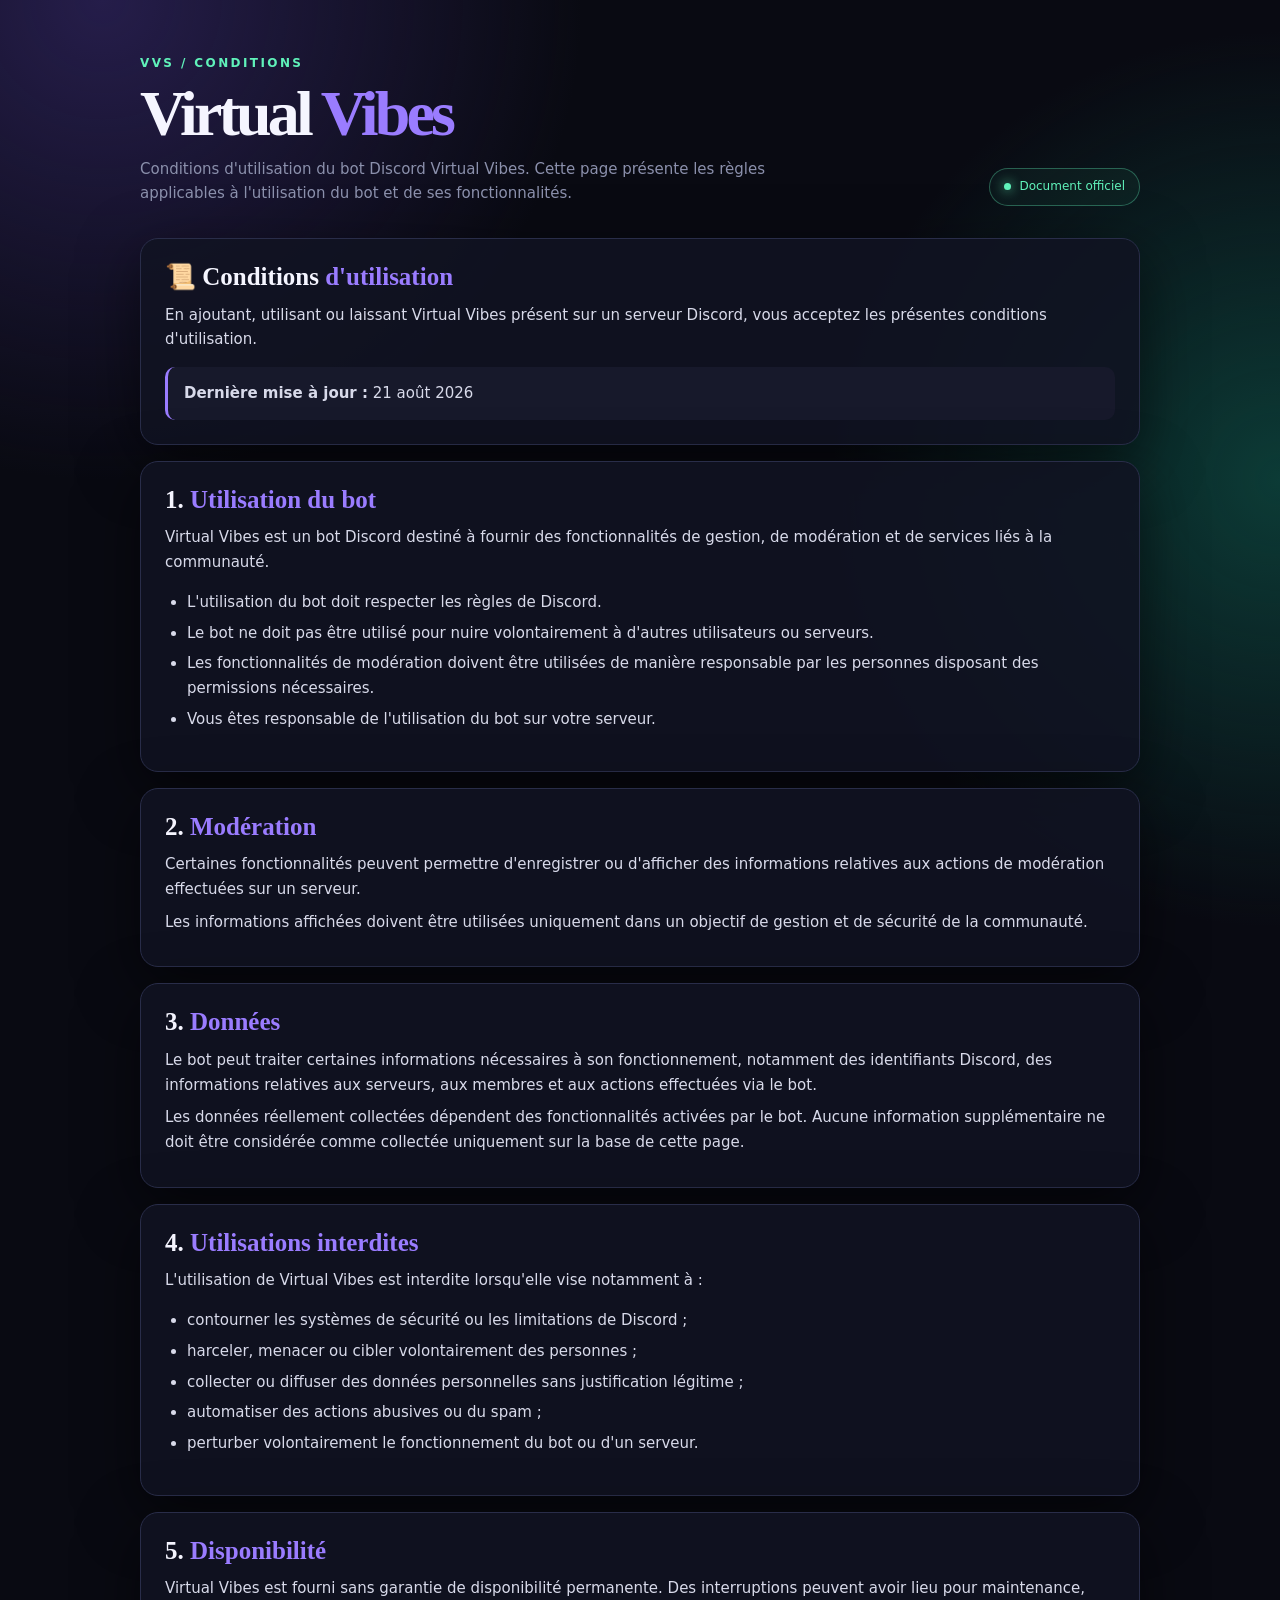
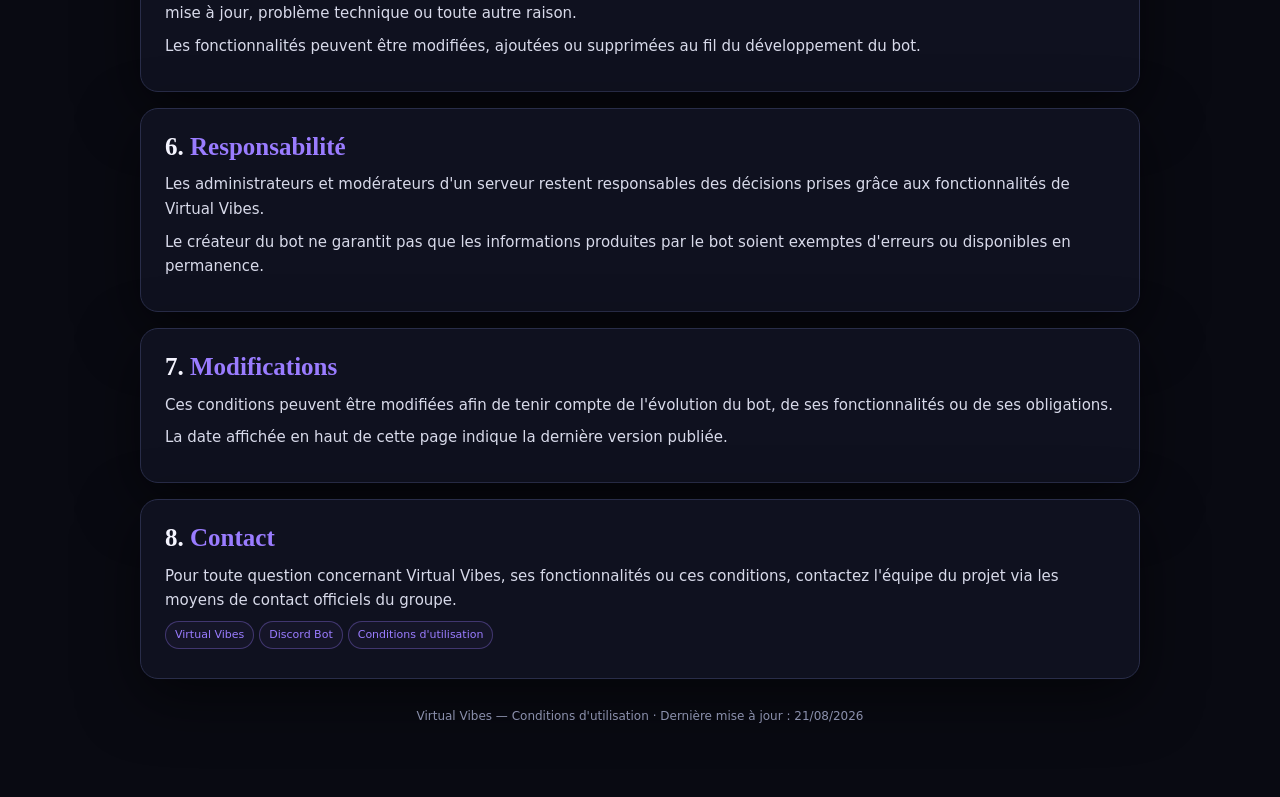
==== index.html @ c09de309 "Rename conditions-utilisation.html to index.html" ====
<!doctype html><html lang="fr"><head><meta charset="utf-8"><meta name="viewport" content="width=device-width,initial-scale=1"><title>Conditions d'utilisation — Virtual Vibes</title><style>:root{--bg:#090a12;--panel:#111322;--panel2:#17192b;--line:#292d49;--ink:#f5f5ff;--muted:#8b90ac;--violet:#9a7cff;--green:#60f2ba;--red:#ff6680;--yellow:#ffd166;--shadow:0 18px 60px #0008}*{box-sizing:border-box}html{background:var(--bg);scroll-behavior:smooth}body{margin:0;color:var(--ink);font:15px/1.65 "Trebuchet MS",system-ui,sans-serif;background:radial-gradient(circle at 8% 0%,#251d4a 0,transparent 30rem),radial-gradient(circle at 100% 20%,#0c3b36 0,transparent 28rem),var(--bg);min-height:100vh}.wrap{width:min(1000px,calc(100% - 40px));margin:auto;padding:54px 0 70px}.eyebrow{color:var(--green);font-size:12px;letter-spacing:.2em;text-transform:uppercase;font-weight:700}.hero{display:flex;align-items:end;justify-content:space-between;gap:24px;margin-bottom:32px}.hero h1{font:700 clamp(34px,6vw,64px)/.95 Georgia,serif;letter-spacing:-.06em;margin:10px 0 12px}.hero h1 span{color:var(--violet)}.intro{color:var(--muted);max-width:650px;margin:0}.status{border:1px solid #60f2ba55;color:var(--green);border-radius:999px;padding:8px 14px;font-size:12px;white-space:nowrap;background:#60f2ba0b}.status i{display:inline-block;width:7px;height:7px;border-radius:50%;background:var(--green);box-shadow:0 0 12px var(--green);margin-right:8px}.card{background:#111322dd;border:1px solid var(--line);box-shadow:var(--shadow);border-radius:18px;padding:24px;margin-bottom:16px}.card h2{font:700 25px/1.1 Georgia,serif;margin:0 0 12px}.card h2 span{color:var(--violet)}.card h3{font-size:16px;color:var(--green);margin:22px 0 7px}.card p{color:#d8daea;margin:8px 0}.card ul{color:#d8daea;padding-left:22px}.card li{margin:6px 0}.notice{border-left:3px solid var(--violet);background:var(--panel2);border-radius:10px;padding:14px 16px;margin-top:15px;color:#d8daea}.badge{display:inline-block;border:1px solid #9a7cff55;color:var(--violet);background:#9a7cff0b;border-radius:999px;padding:4px 9px;font-size:11px;margin:0 5px 5px 0}footer{color:var(--muted);text-align:center;font-size:12px;margin-top:28px}@media(max-width:600px){.wrap{width:min(100% - 26px,560px);padding-top:30px}.hero{display:block}.status{display:inline-block;margin-top:20px}.card{padding:19px}.card h2{font-size:22px}}</style></head><body><main class="wrap"><header class="hero"><div><div class="eyebrow">VVs / conditions</div><h1>Virtual <span>Vibes</span></h1><p class="intro">Conditions d'utilisation du bot Discord Virtual Vibes. Cette page présente les règles applicables à l'utilisation du bot et de ses fonctionnalités.</p></div><div class="status"><i></i>Document officiel</div></header><section class="card"><h2>📜 Conditions <span>d'utilisation</span></h2><p>En ajoutant, utilisant ou laissant Virtual Vibes présent sur un serveur Discord, vous acceptez les présentes conditions d'utilisation.</p><div class="notice"><strong>Dernière mise à jour :</strong> 21 août 2026</div></section><section class="card"><h2>1. <span>Utilisation du bot</span></h2><p>Virtual Vibes est un bot Discord destiné à fournir des fonctionnalités de gestion, de modération et de services liés à la communauté.</p><ul><li>L'utilisation du bot doit respecter les règles de Discord.</li><li>Le bot ne doit pas être utilisé pour nuire volontairement à d'autres utilisateurs ou serveurs.</li><li>Les fonctionnalités de modération doivent être utilisées de manière responsable par les personnes disposant des permissions nécessaires.</li><li>Vous êtes responsable de l'utilisation du bot sur votre serveur.</li></ul></section><section class="card"><h2>2. <span>Modération</span></h2><p>Certaines fonctionnalités peuvent permettre d'enregistrer ou d'afficher des informations relatives aux actions de modération effectuées sur un serveur.</p><p>Les informations affichées doivent être utilisées uniquement dans un objectif de gestion et de sécurité de la communauté.</p></section><section class="card"><h2>3. <span>Données</span></h2><p>Le bot peut traiter certaines informations nécessaires à son fonctionnement, notamment des identifiants Discord, des informations relatives aux serveurs, aux membres et aux actions effectuées via le bot.</p><p>Les données réellement collectées dépendent des fonctionnalités activées par le bot. Aucune information supplémentaire ne doit être considérée comme collectée uniquement sur la base de cette page.</p></section><section class="card"><h2>4. <span>Utilisations interdites</span></h2><p>L'utilisation de Virtual Vibes est interdite lorsqu'elle vise notamment à :</p><ul><li>contourner les systèmes de sécurité ou les limitations de Discord ;</li><li>harceler, menacer ou cibler volontairement des personnes ;</li><li>collecter ou diffuser des données personnelles sans justification légitime ;</li><li>automatiser des actions abusives ou du spam ;</li><li>perturber volontairement le fonctionnement du bot ou d'un serveur.</li></ul></section><section class="card"><h2>5. <span>Disponibilité</span></h2><p>Virtual Vibes est fourni sans garantie de disponibilité permanente. Des interruptions peuvent avoir lieu pour maintenance, mise à jour, problème technique ou toute autre raison.</p><p>Les fonctionnalités peuvent être modifiées, ajoutées ou supprimées au fil du développement du bot.</p></section><section class="card"><h2>6. <span>Responsabilité</span></h2><p>Les administrateurs et modérateurs d'un serveur restent responsables des décisions prises grâce aux fonctionnalités de Virtual Vibes.</p><p>Le créateur du bot ne garantit pas que les informations produites par le bot soient exemptes d'erreurs ou disponibles en permanence.</p></section><section class="card"><h2>7. <span>Modifications</span></h2><p>Ces conditions peuvent être modifiées afin de tenir compte de l'évolution du bot, de ses fonctionnalités ou de ses obligations.</p><p>La date affichée en haut de cette page indique la dernière version publiée.</p></section><section class="card"><h2>8. <span>Contact</span></h2><p>Pour toute question concernant Virtual Vibes, ses fonctionnalités ou ces conditions, contactez l'équipe du projet via les moyens de contact officiels du groupe.</p><span class="badge">Virtual Vibes</span><span class="badge">Discord Bot</span><span class="badge">Conditions d'utilisation</span></section><footer>Virtual Vibes — Conditions d'utilisation · Dernière mise à jour : 21/08/2026</footer></main></body></html>
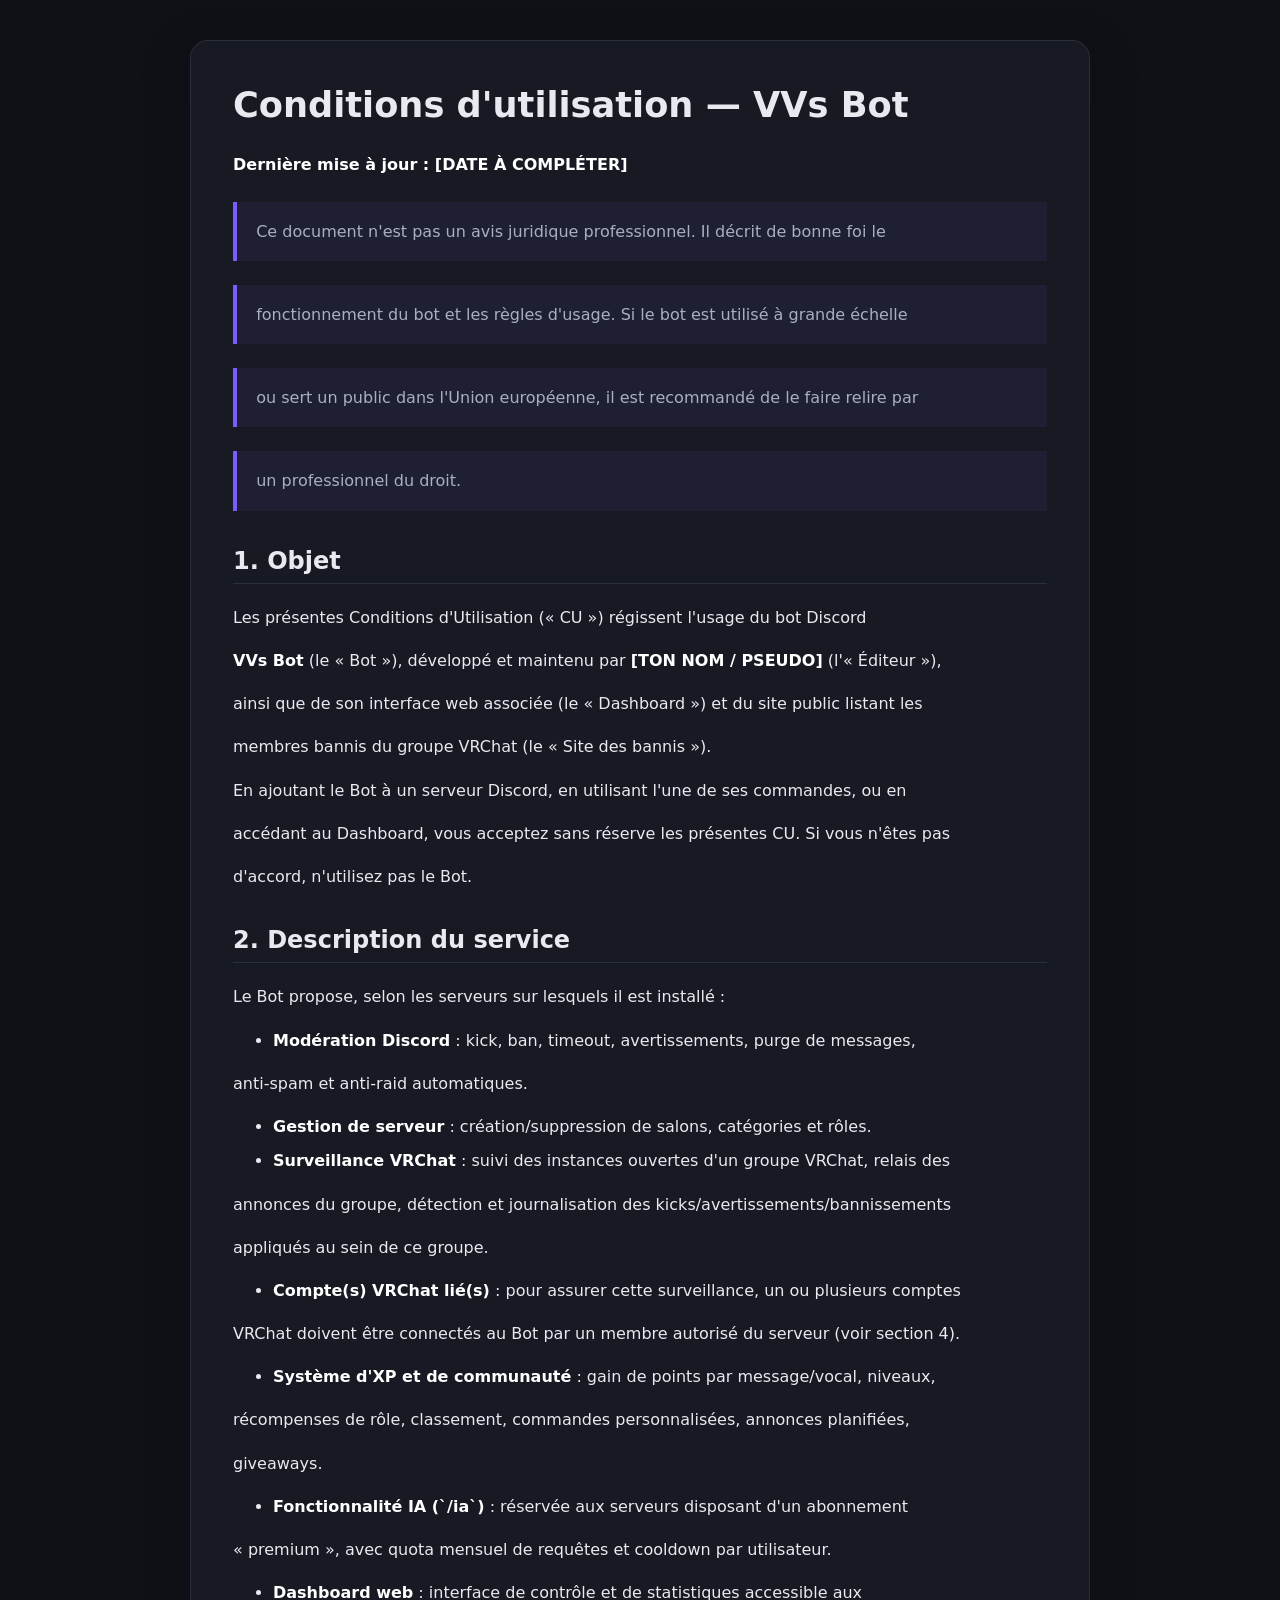
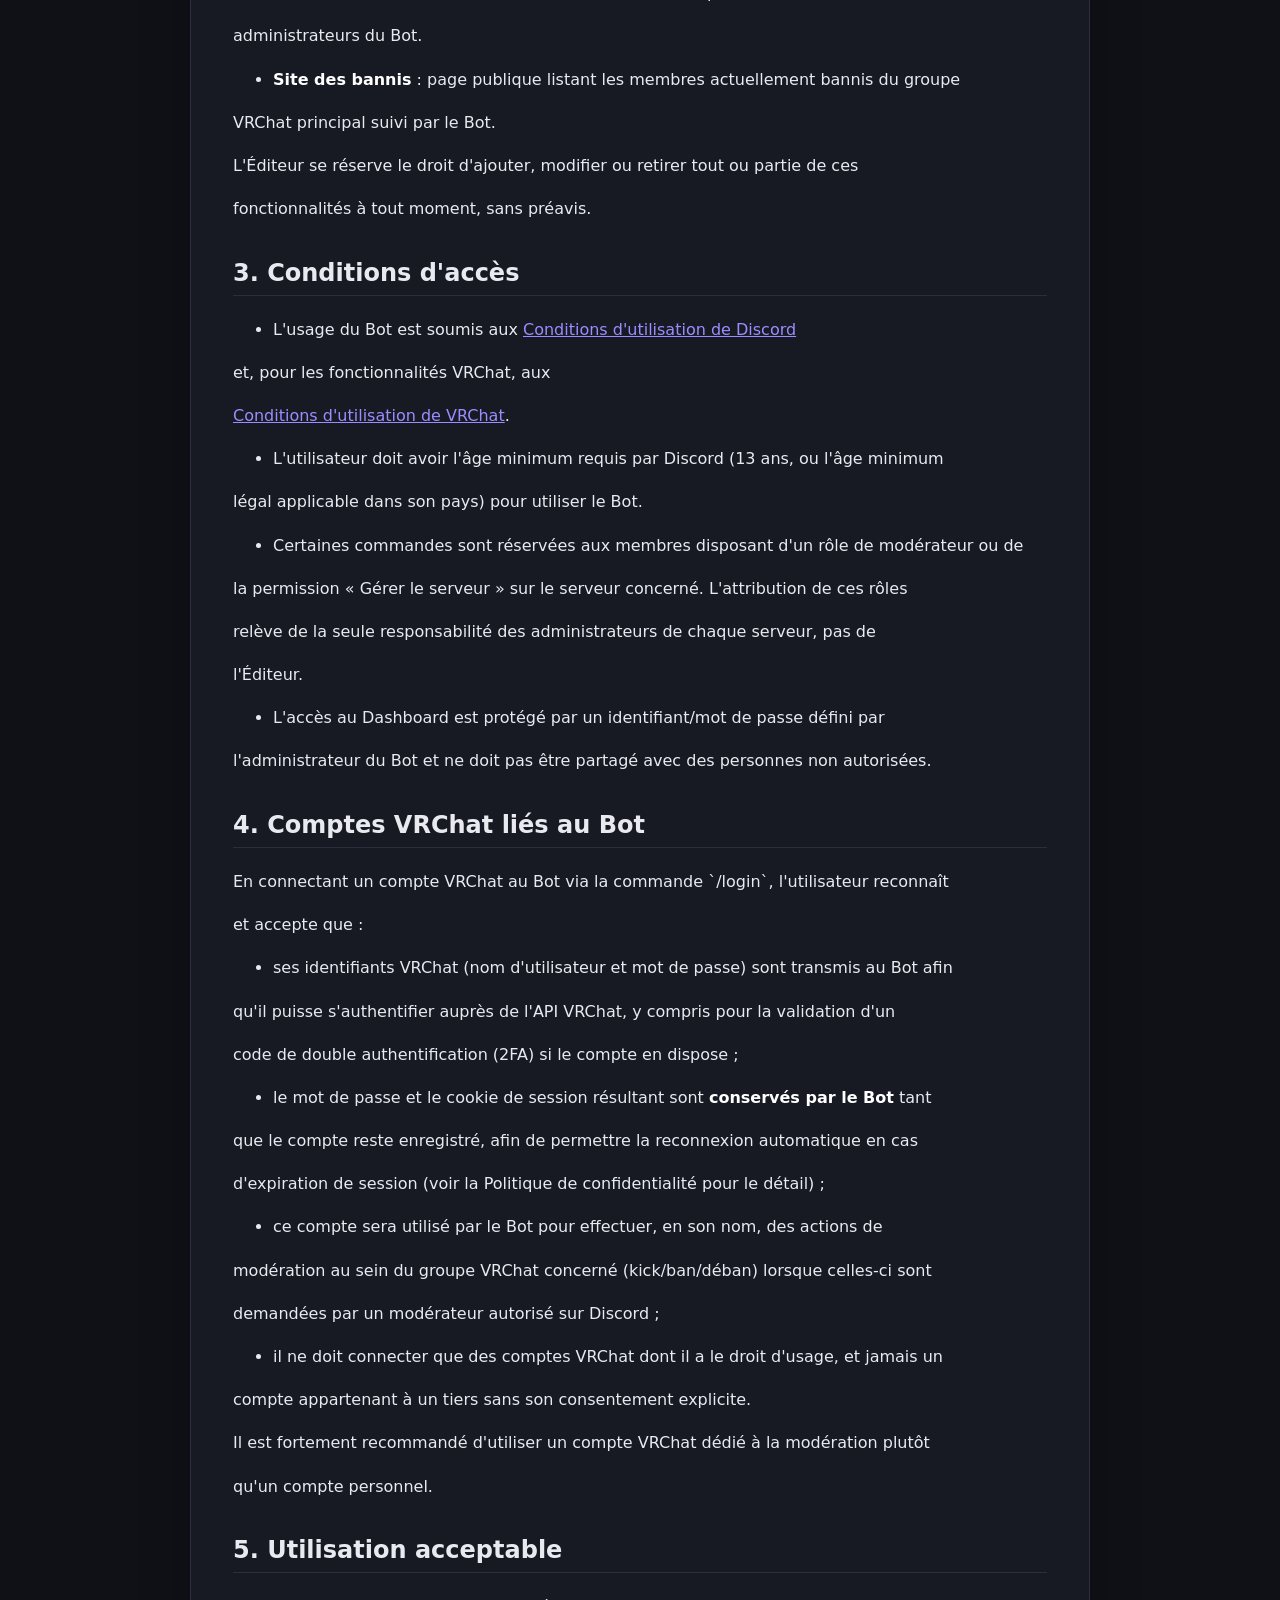
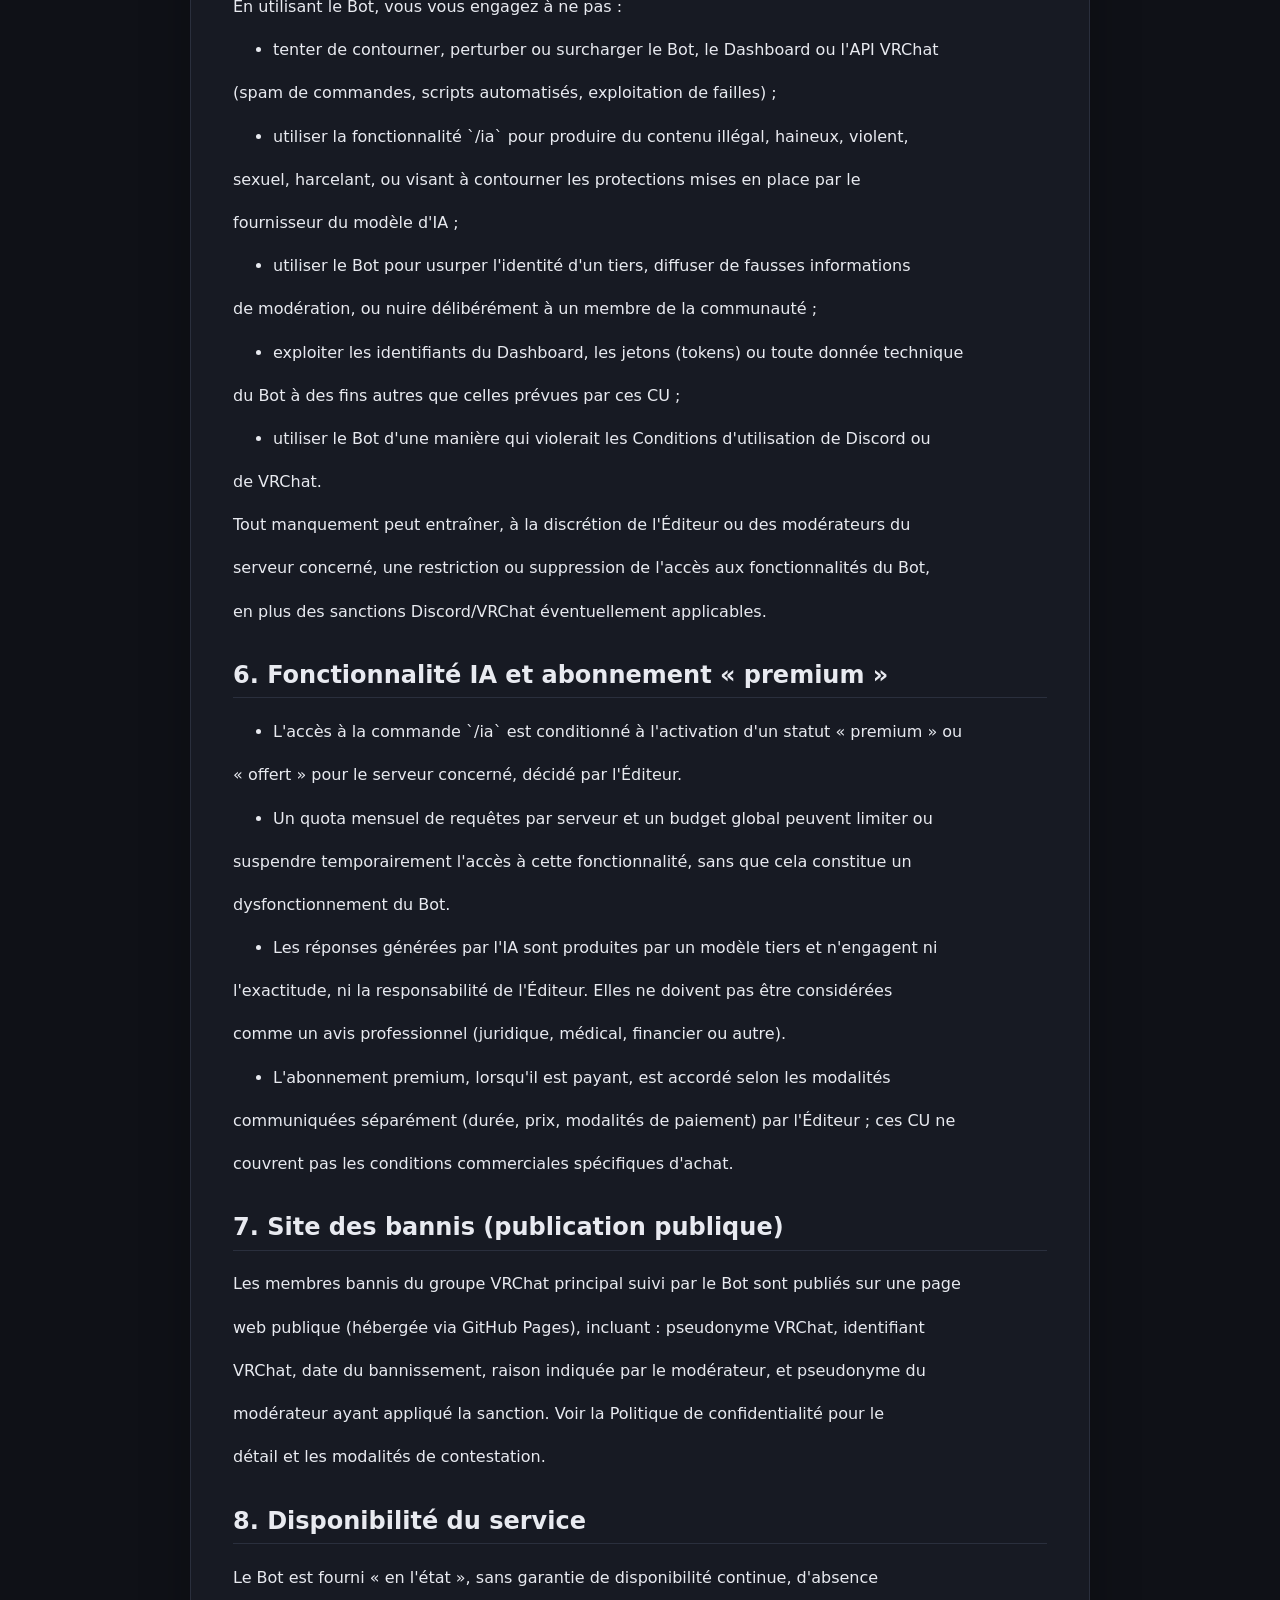
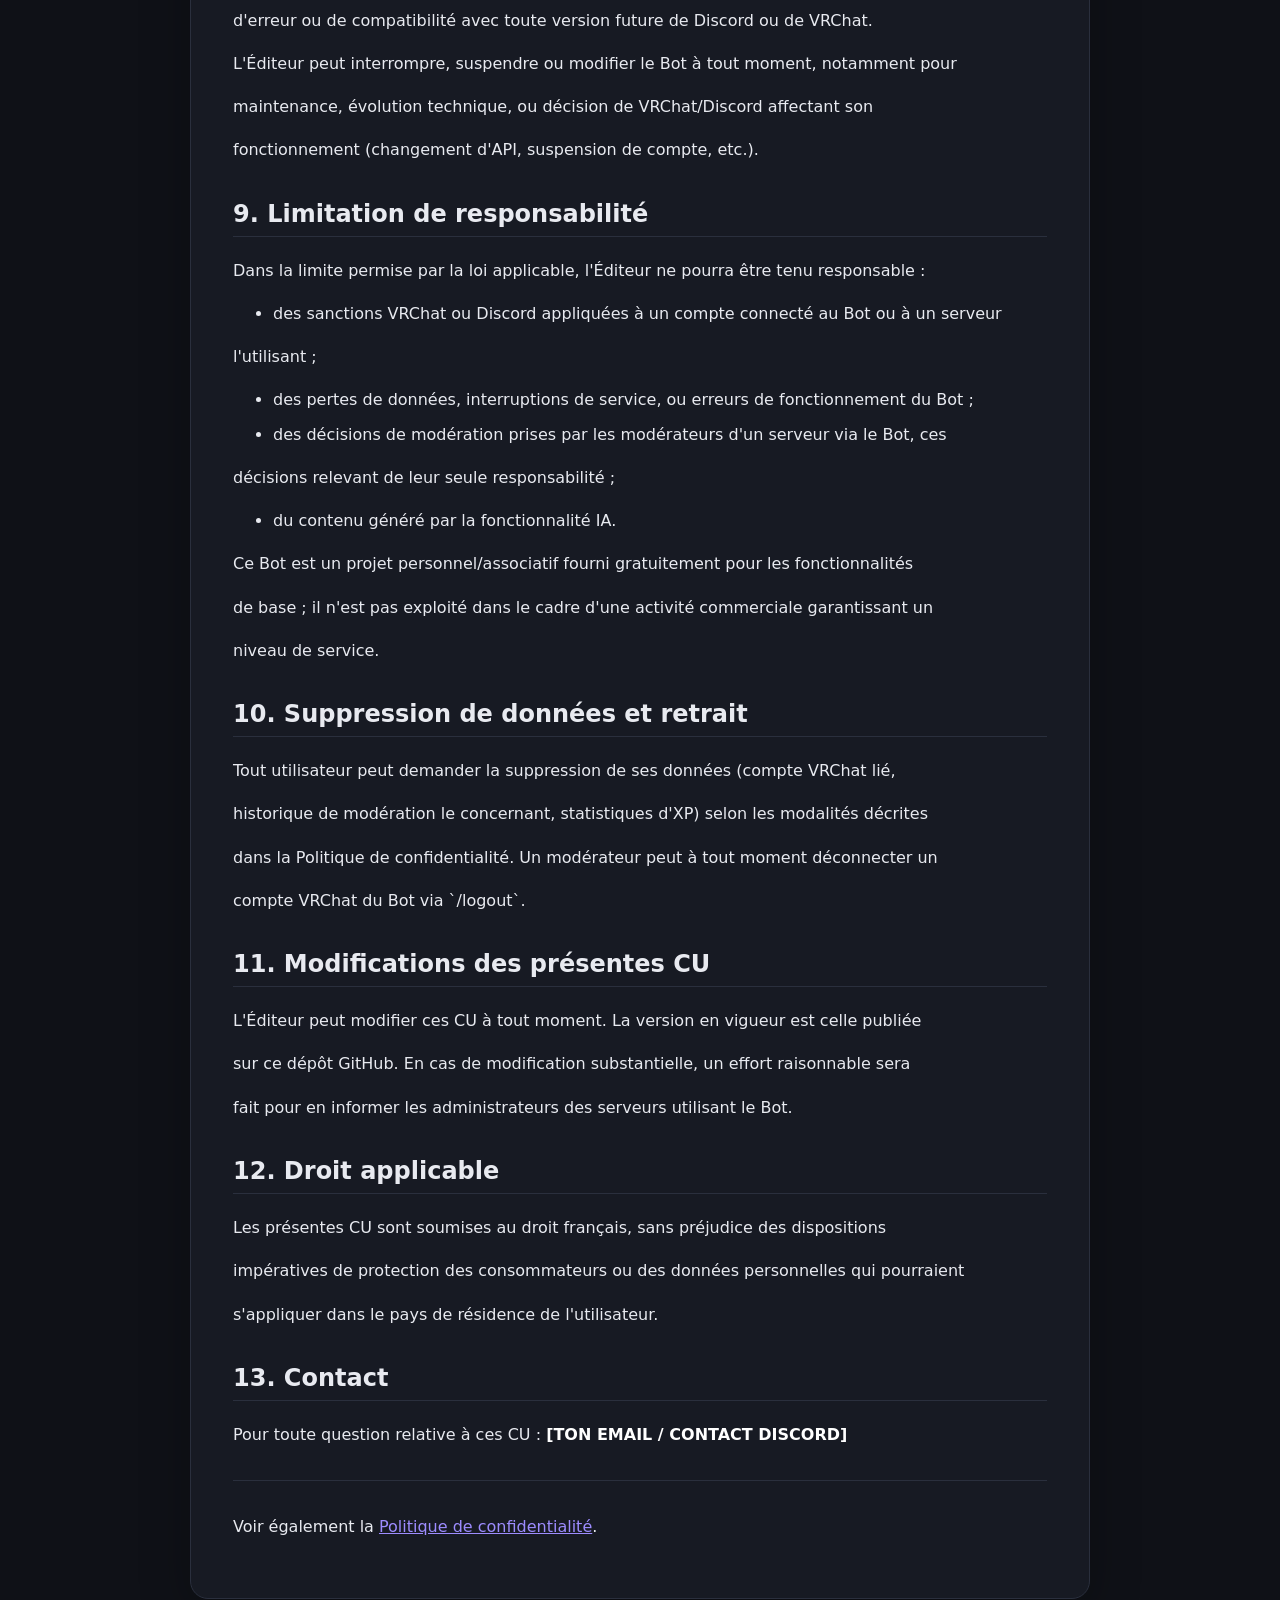
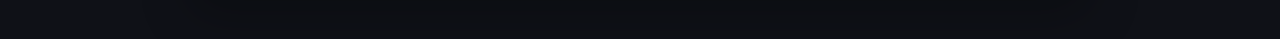
==== commit eaf29692: "Add files via upload" ====
--- a/index.html
+++ b/index.html
@@ -1 +1,235 @@
-<!doctype html><html lang="fr"><head><meta charset="utf-8"><meta name="viewport" content="width=device-width,initial-scale=1"><title>Conditions d'utilisation — Virtual Vibes</title><style>:root{--bg:#090a12;--panel:#111322;--panel2:#17192b;--line:#292d49;--ink:#f5f5ff;--muted:#8b90ac;--violet:#9a7cff;--green:#60f2ba;--red:#ff6680;--yellow:#ffd166;--shadow:0 18px 60px #0008}*{box-sizing:border-box}html{background:var(--bg);scroll-behavior:smooth}body{margin:0;color:var(--ink);font:15px/1.65 "Trebuchet MS",system-ui,sans-serif;background:radial-gradient(circle at 8% 0%,#251d4a 0,transparent 30rem),radial-gradient(circle at 100% 20%,#0c3b36 0,transparent 28rem),var(--bg);min-height:100vh}.wrap{width:min(1000px,calc(100% - 40px));margin:auto;padding:54px 0 70px}.eyebrow{color:var(--green);font-size:12px;letter-spacing:.2em;text-transform:uppercase;font-weight:700}.hero{display:flex;align-items:end;justify-content:space-between;gap:24px;margin-bottom:32px}.hero h1{font:700 clamp(34px,6vw,64px)/.95 Georgia,serif;letter-spacing:-.06em;margin:10px 0 12px}.hero h1 span{color:var(--violet)}.intro{color:var(--muted);max-width:650px;margin:0}.status{border:1px solid #60f2ba55;color:var(--green);border-radius:999px;padding:8px 14px;font-size:12px;white-space:nowrap;background:#60f2ba0b}.status i{display:inline-block;width:7px;height:7px;border-radius:50%;background:var(--green);box-shadow:0 0 12px var(--green);margin-right:8px}.card{background:#111322dd;border:1px solid var(--line);box-shadow:var(--shadow);border-radius:18px;padding:24px;margin-bottom:16px}.card h2{font:700 25px/1.1 Georgia,serif;margin:0 0 12px}.card h2 span{color:var(--violet)}.card h3{font-size:16px;color:var(--green);margin:22px 0 7px}.card p{color:#d8daea;margin:8px 0}.card ul{color:#d8daea;padding-left:22px}.card li{margin:6px 0}.notice{border-left:3px solid var(--violet);background:var(--panel2);border-radius:10px;padding:14px 16px;margin-top:15px;color:#d8daea}.badge{display:inline-block;border:1px solid #9a7cff55;color:var(--violet);background:#9a7cff0b;border-radius:999px;padding:4px 9px;font-size:11px;margin:0 5px 5px 0}footer{color:var(--muted);text-align:center;font-size:12px;margin-top:28px}@media(max-width:600px){.wrap{width:min(100% - 26px,560px);padding-top:30px}.hero{display:block}.status{display:inline-block;margin-top:20px}.card{padding:19px}.card h2{font-size:22px}}</style></head><body><main class="wrap"><header class="hero"><div><div class="eyebrow">VVs / conditions</div><h1>Virtual <span>Vibes</span></h1><p class="intro">Conditions d'utilisation du bot Discord Virtual Vibes. Cette page présente les règles applicables à l'utilisation du bot et de ses fonctionnalités.</p></div><div class="status"><i></i>Document officiel</div></header><section class="card"><h2>📜 Conditions <span>d'utilisation</span></h2><p>En ajoutant, utilisant ou laissant Virtual Vibes présent sur un serveur Discord, vous acceptez les présentes conditions d'utilisation.</p><div class="notice"><strong>Dernière mise à jour :</strong> 21 août 2026</div></section><section class="card"><h2>1. <span>Utilisation du bot</span></h2><p>Virtual Vibes est un bot Discord destiné à fournir des fonctionnalités de gestion, de modération et de services liés à la communauté.</p><ul><li>L'utilisation du bot doit respecter les règles de Discord.</li><li>Le bot ne doit pas être utilisé pour nuire volontairement à d'autres utilisateurs ou serveurs.</li><li>Les fonctionnalités de modération doivent être utilisées de manière responsable par les personnes disposant des permissions nécessaires.</li><li>Vous êtes responsable de l'utilisation du bot sur votre serveur.</li></ul></section><section class="card"><h2>2. <span>Modération</span></h2><p>Certaines fonctionnalités peuvent permettre d'enregistrer ou d'afficher des informations relatives aux actions de modération effectuées sur un serveur.</p><p>Les informations affichées doivent être utilisées uniquement dans un objectif de gestion et de sécurité de la communauté.</p></section><section class="card"><h2>3. <span>Données</span></h2><p>Le bot peut traiter certaines informations nécessaires à son fonctionnement, notamment des identifiants Discord, des informations relatives aux serveurs, aux membres et aux actions effectuées via le bot.</p><p>Les données réellement collectées dépendent des fonctionnalités activées par le bot. Aucune information supplémentaire ne doit être considérée comme collectée uniquement sur la base de cette page.</p></section><section class="card"><h2>4. <span>Utilisations interdites</span></h2><p>L'utilisation de Virtual Vibes est interdite lorsqu'elle vise notamment à :</p><ul><li>contourner les systèmes de sécurité ou les limitations de Discord ;</li><li>harceler, menacer ou cibler volontairement des personnes ;</li><li>collecter ou diffuser des données personnelles sans justification légitime ;</li><li>automatiser des actions abusives ou du spam ;</li><li>perturber volontairement le fonctionnement du bot ou d'un serveur.</li></ul></section><section class="card"><h2>5. <span>Disponibilité</span></h2><p>Virtual Vibes est fourni sans garantie de disponibilité permanente. Des interruptions peuvent avoir lieu pour maintenance, mise à jour, problème technique ou toute autre raison.</p><p>Les fonctionnalités peuvent être modifiées, ajoutées ou supprimées au fil du développement du bot.</p></section><section class="card"><h2>6. <span>Responsabilité</span></h2><p>Les administrateurs et modérateurs d'un serveur restent responsables des décisions prises grâce aux fonctionnalités de Virtual Vibes.</p><p>Le créateur du bot ne garantit pas que les informations produites par le bot soient exemptes d'erreurs ou disponibles en permanence.</p></section><section class="card"><h2>7. <span>Modifications</span></h2><p>Ces conditions peuvent être modifiées afin de tenir compte de l'évolution du bot, de ses fonctionnalités ou de ses obligations.</p><p>La date affichée en haut de cette page indique la dernière version publiée.</p></section><section class="card"><h2>8. <span>Contact</span></h2><p>Pour toute question concernant Virtual Vibes, ses fonctionnalités ou ces conditions, contactez l'équipe du projet via les moyens de contact officiels du groupe.</p><span class="badge">Virtual Vibes</span><span class="badge">Discord Bot</span><span class="badge">Conditions d'utilisation</span></section><footer>Virtual Vibes — Conditions d'utilisation · Dernière mise à jour : 21/08/2026</footer></main></body></html>
+<!DOCTYPE html>
+<html lang="fr">
+<head>
+<meta charset="UTF-8">
+<meta name="viewport" content="width=device-width, initial-scale=1.0">
+<title>Conditions d'utilisation — VVs Bot</title>
+<style>
+:root {
+  color-scheme: dark;
+  --bg:#0f1117; --card:#171a23; --text:#e8eaf0;
+  --muted:#a9afbf; --accent:#7c5cff; --border:#2a2f3d;
+}
+* { box-sizing:border-box; }
+body {
+  margin:0; padding:40px 20px; background:var(--bg); color:var(--text);
+  font-family:Inter,system-ui,-apple-system,BlinkMacSystemFont,"Segoe UI",sans-serif;
+  line-height:1.7;
+}
+main {
+  max-width:900px; margin:auto; padding:42px; background:var(--card);
+  border:1px solid var(--border); border-radius:18px;
+  box-shadow:0 15px 50px rgba(0,0,0,.25);
+}
+h1,h2 { line-height:1.25; }
+h1 { font-size:2.2rem; margin-top:0; }
+h2 {
+  margin-top:2.2rem; padding-bottom:.45rem;
+  border-bottom:1px solid var(--border);
+}
+strong { color:#fff; }
+a { color:#9d8cff; }
+blockquote {
+  margin:1.5rem 0; padding:1rem 1.2rem;
+  border-left:4px solid var(--accent);
+  background:rgba(124,92,255,.08); color:var(--muted);
+}
+li { margin:.45rem 0; }
+hr { border:0; border-top:1px solid var(--border); margin:2rem 0; }
+@media (max-width:600px) {
+  body { padding:15px 10px; }
+  main { padding:24px 18px; border-radius:12px; }
+  h1 { font-size:1.8rem; }
+}
+</style>
+</head>
+<body>
+<main>
+<h1>Conditions d'utilisation — VVs Bot</h1>
+<p><strong>Dernière mise à jour : [DATE À COMPLÉTER]</strong></p>
+<blockquote>Ce document n'est pas un avis juridique professionnel. Il décrit de bonne foi le</blockquote>
+<blockquote>fonctionnement du bot et les règles d'usage. Si le bot est utilisé à grande échelle</blockquote>
+<blockquote>ou sert un public dans l'Union européenne, il est recommandé de le faire relire par</blockquote>
+<blockquote>un professionnel du droit.</blockquote>
+<h2>1. Objet</h2>
+<p>Les présentes Conditions d'Utilisation (« CU ») régissent l'usage du bot Discord</p>
+<p><strong>VVs Bot</strong> (le « Bot »), développé et maintenu par <strong>[TON NOM / PSEUDO]</strong> (l'« Éditeur »),</p>
+<p>ainsi que de son interface web associée (le « Dashboard ») et du site public listant les</p>
+<p>membres bannis du groupe VRChat (le « Site des bannis »).</p>
+<p>En ajoutant le Bot à un serveur Discord, en utilisant l'une de ses commandes, ou en</p>
+<p>accédant au Dashboard, vous acceptez sans réserve les présentes CU. Si vous n'êtes pas</p>
+<p>d'accord, n'utilisez pas le Bot.</p>
+<h2>2. Description du service</h2>
+<p>Le Bot propose, selon les serveurs sur lesquels il est installé :</p>
+<ul>
+<li><strong>Modération Discord</strong> : kick, ban, timeout, avertissements, purge de messages,</li>
+</ul>
+<p>  anti-spam et anti-raid automatiques.</p>
+<ul>
+<li><strong>Gestion de serveur</strong> : création/suppression de salons, catégories et rôles.</li>
+<li><strong>Surveillance VRChat</strong> : suivi des instances ouvertes d'un groupe VRChat, relais des</li>
+</ul>
+<p>  annonces du groupe, détection et journalisation des kicks/avertissements/bannissements</p>
+<p>  appliqués au sein de ce groupe.</p>
+<ul>
+<li><strong>Compte(s) VRChat lié(s)</strong> : pour assurer cette surveillance, un ou plusieurs comptes</li>
+</ul>
+<p>  VRChat doivent être connectés au Bot par un membre autorisé du serveur (voir section 4).</p>
+<ul>
+<li><strong>Système d'XP et de communauté</strong> : gain de points par message/vocal, niveaux,</li>
+</ul>
+<p>  récompenses de rôle, classement, commandes personnalisées, annonces planifiées,</p>
+<p>  giveaways.</p>
+<ul>
+<li><strong>Fonctionnalité IA (`/ia`)</strong> : réservée aux serveurs disposant d'un abonnement</li>
+</ul>
+<p>  « premium », avec quota mensuel de requêtes et cooldown par utilisateur.</p>
+<ul>
+<li><strong>Dashboard web</strong> : interface de contrôle et de statistiques accessible aux</li>
+</ul>
+<p>  administrateurs du Bot.</p>
+<ul>
+<li><strong>Site des bannis</strong> : page publique listant les membres actuellement bannis du groupe</li>
+</ul>
+<p>  VRChat principal suivi par le Bot.</p>
+<p>L'Éditeur se réserve le droit d'ajouter, modifier ou retirer tout ou partie de ces</p>
+<p>fonctionnalités à tout moment, sans préavis.</p>
+<h2>3. Conditions d'accès</h2>
+<ul>
+<li>L'usage du Bot est soumis aux <a href="https://discord.com/terms">Conditions d'utilisation de Discord</a></li>
+</ul>
+<p>  et, pour les fonctionnalités VRChat, aux</p>
+<p>  <a href="https://hello.vrchat.com/legal">Conditions d'utilisation de VRChat</a>.</p>
+<ul>
+<li>L'utilisateur doit avoir l'âge minimum requis par Discord (13 ans, ou l'âge minimum</li>
+</ul>
+<p>  légal applicable dans son pays) pour utiliser le Bot.</p>
+<ul>
+<li>Certaines commandes sont réservées aux membres disposant d'un rôle de modérateur ou de</li>
+</ul>
+<p>  la permission « Gérer le serveur » sur le serveur concerné. L'attribution de ces rôles</p>
+<p>  relève de la seule responsabilité des administrateurs de chaque serveur, pas de</p>
+<p>  l'Éditeur.</p>
+<ul>
+<li>L'accès au Dashboard est protégé par un identifiant/mot de passe défini par</li>
+</ul>
+<p>  l'administrateur du Bot et ne doit pas être partagé avec des personnes non autorisées.</p>
+<h2>4. Comptes VRChat liés au Bot</h2>
+<p>En connectant un compte VRChat au Bot via la commande `/login`, l'utilisateur reconnaît</p>
+<p>et accepte que :</p>
+<ul>
+<li>ses identifiants VRChat (nom d'utilisateur et mot de passe) sont transmis au Bot afin</li>
+</ul>
+<p>  qu'il puisse s'authentifier auprès de l'API VRChat, y compris pour la validation d'un</p>
+<p>  code de double authentification (2FA) si le compte en dispose ;</p>
+<ul>
+<li>le mot de passe et le cookie de session résultant sont <strong>conservés par le Bot</strong> tant</li>
+</ul>
+<p>  que le compte reste enregistré, afin de permettre la reconnexion automatique en cas</p>
+<p>  d'expiration de session (voir la Politique de confidentialité pour le détail) ;</p>
+<ul>
+<li>ce compte sera utilisé par le Bot pour effectuer, en son nom, des actions de</li>
+</ul>
+<p>  modération au sein du groupe VRChat concerné (kick/ban/déban) lorsque celles-ci sont</p>
+<p>  demandées par un modérateur autorisé sur Discord ;</p>
+<ul>
+<li>il ne doit connecter que des comptes VRChat dont il a le droit d'usage, et jamais un</li>
+</ul>
+<p>  compte appartenant à un tiers sans son consentement explicite.</p>
+<p>Il est fortement recommandé d'utiliser un compte VRChat dédié à la modération plutôt</p>
+<p>qu'un compte personnel.</p>
+<h2>5. Utilisation acceptable</h2>
+<p>En utilisant le Bot, vous vous engagez à ne pas :</p>
+<ul>
+<li>tenter de contourner, perturber ou surcharger le Bot, le Dashboard ou l'API VRChat</li>
+</ul>
+<p>  (spam de commandes, scripts automatisés, exploitation de failles) ;</p>
+<ul>
+<li>utiliser la fonctionnalité `/ia` pour produire du contenu illégal, haineux, violent,</li>
+</ul>
+<p>  sexuel, harcelant, ou visant à contourner les protections mises en place par le</p>
+<p>  fournisseur du modèle d'IA ;</p>
+<ul>
+<li>utiliser le Bot pour usurper l'identité d'un tiers, diffuser de fausses informations</li>
+</ul>
+<p>  de modération, ou nuire délibérément à un membre de la communauté ;</p>
+<ul>
+<li>exploiter les identifiants du Dashboard, les jetons (tokens) ou toute donnée technique</li>
+</ul>
+<p>  du Bot à des fins autres que celles prévues par ces CU ;</p>
+<ul>
+<li>utiliser le Bot d'une manière qui violerait les Conditions d'utilisation de Discord ou</li>
+</ul>
+<p>  de VRChat.</p>
+<p>Tout manquement peut entraîner, à la discrétion de l'Éditeur ou des modérateurs du</p>
+<p>serveur concerné, une restriction ou suppression de l'accès aux fonctionnalités du Bot,</p>
+<p>en plus des sanctions Discord/VRChat éventuellement applicables.</p>
+<h2>6. Fonctionnalité IA et abonnement « premium »</h2>
+<ul>
+<li>L'accès à la commande `/ia` est conditionné à l'activation d'un statut « premium » ou</li>
+</ul>
+<p>  « offert » pour le serveur concerné, décidé par l'Éditeur.</p>
+<ul>
+<li>Un quota mensuel de requêtes par serveur et un budget global peuvent limiter ou</li>
+</ul>
+<p>  suspendre temporairement l'accès à cette fonctionnalité, sans que cela constitue un</p>
+<p>  dysfonctionnement du Bot.</p>
+<ul>
+<li>Les réponses générées par l'IA sont produites par un modèle tiers et n'engagent ni</li>
+</ul>
+<p>  l'exactitude, ni la responsabilité de l'Éditeur. Elles ne doivent pas être considérées</p>
+<p>  comme un avis professionnel (juridique, médical, financier ou autre).</p>
+<ul>
+<li>L'abonnement premium, lorsqu'il est payant, est accordé selon les modalités</li>
+</ul>
+<p>  communiquées séparément (durée, prix, modalités de paiement) par l'Éditeur ; ces CU ne</p>
+<p>  couvrent pas les conditions commerciales spécifiques d'achat.</p>
+<h2>7. Site des bannis (publication publique)</h2>
+<p>Les membres bannis du groupe VRChat principal suivi par le Bot sont publiés sur une page</p>
+<p>web publique (hébergée via GitHub Pages), incluant : pseudonyme VRChat, identifiant</p>
+<p>VRChat, date du bannissement, raison indiquée par le modérateur, et pseudonyme du</p>
+<p>modérateur ayant appliqué la sanction. Voir la Politique de confidentialité pour le</p>
+<p>détail et les modalités de contestation.</p>
+<h2>8. Disponibilité du service</h2>
+<p>Le Bot est fourni « en l'état », sans garantie de disponibilité continue, d'absence</p>
+<p>d'erreur ou de compatibilité avec toute version future de Discord ou de VRChat.</p>
+<p>L'Éditeur peut interrompre, suspendre ou modifier le Bot à tout moment, notamment pour</p>
+<p>maintenance, évolution technique, ou décision de VRChat/Discord affectant son</p>
+<p>fonctionnement (changement d'API, suspension de compte, etc.).</p>
+<h2>9. Limitation de responsabilité</h2>
+<p>Dans la limite permise par la loi applicable, l'Éditeur ne pourra être tenu responsable :</p>
+<ul>
+<li>des sanctions VRChat ou Discord appliquées à un compte connecté au Bot ou à un serveur</li>
+</ul>
+<p>  l'utilisant ;</p>
+<ul>
+<li>des pertes de données, interruptions de service, ou erreurs de fonctionnement du Bot ;</li>
+<li>des décisions de modération prises par les modérateurs d'un serveur via le Bot, ces</li>
+</ul>
+<p>  décisions relevant de leur seule responsabilité ;</p>
+<ul>
+<li>du contenu généré par la fonctionnalité IA.</li>
+</ul>
+<p>Ce Bot est un projet personnel/associatif fourni gratuitement pour les fonctionnalités</p>
+<p>de base ; il n'est pas exploité dans le cadre d'une activité commerciale garantissant un</p>
+<p>niveau de service.</p>
+<h2>10. Suppression de données et retrait</h2>
+<p>Tout utilisateur peut demander la suppression de ses données (compte VRChat lié,</p>
+<p>historique de modération le concernant, statistiques d'XP) selon les modalités décrites</p>
+<p>dans la Politique de confidentialité. Un modérateur peut à tout moment déconnecter un</p>
+<p>compte VRChat du Bot via `/logout`.</p>
+<h2>11. Modifications des présentes CU</h2>
+<p>L'Éditeur peut modifier ces CU à tout moment. La version en vigueur est celle publiée</p>
+<p>sur ce dépôt GitHub. En cas de modification substantielle, un effort raisonnable sera</p>
+<p>fait pour en informer les administrateurs des serveurs utilisant le Bot.</p>
+<h2>12. Droit applicable</h2>
+<p>Les présentes CU sont soumises au droit français, sans préjudice des dispositions</p>
+<p>impératives de protection des consommateurs ou des données personnelles qui pourraient</p>
+<p>s'appliquer dans le pays de résidence de l'utilisateur.</p>
+<h2>13. Contact</h2>
+<p>Pour toute question relative à ces CU : <strong>[TON EMAIL / CONTACT DISCORD]</strong></p>
+<hr>
+<p>Voir également la <a href="./POLITIQUE_CONFIDENTIALITE.md">Politique de confidentialité</a>.</p>
+</main>
+</body>
+</html>
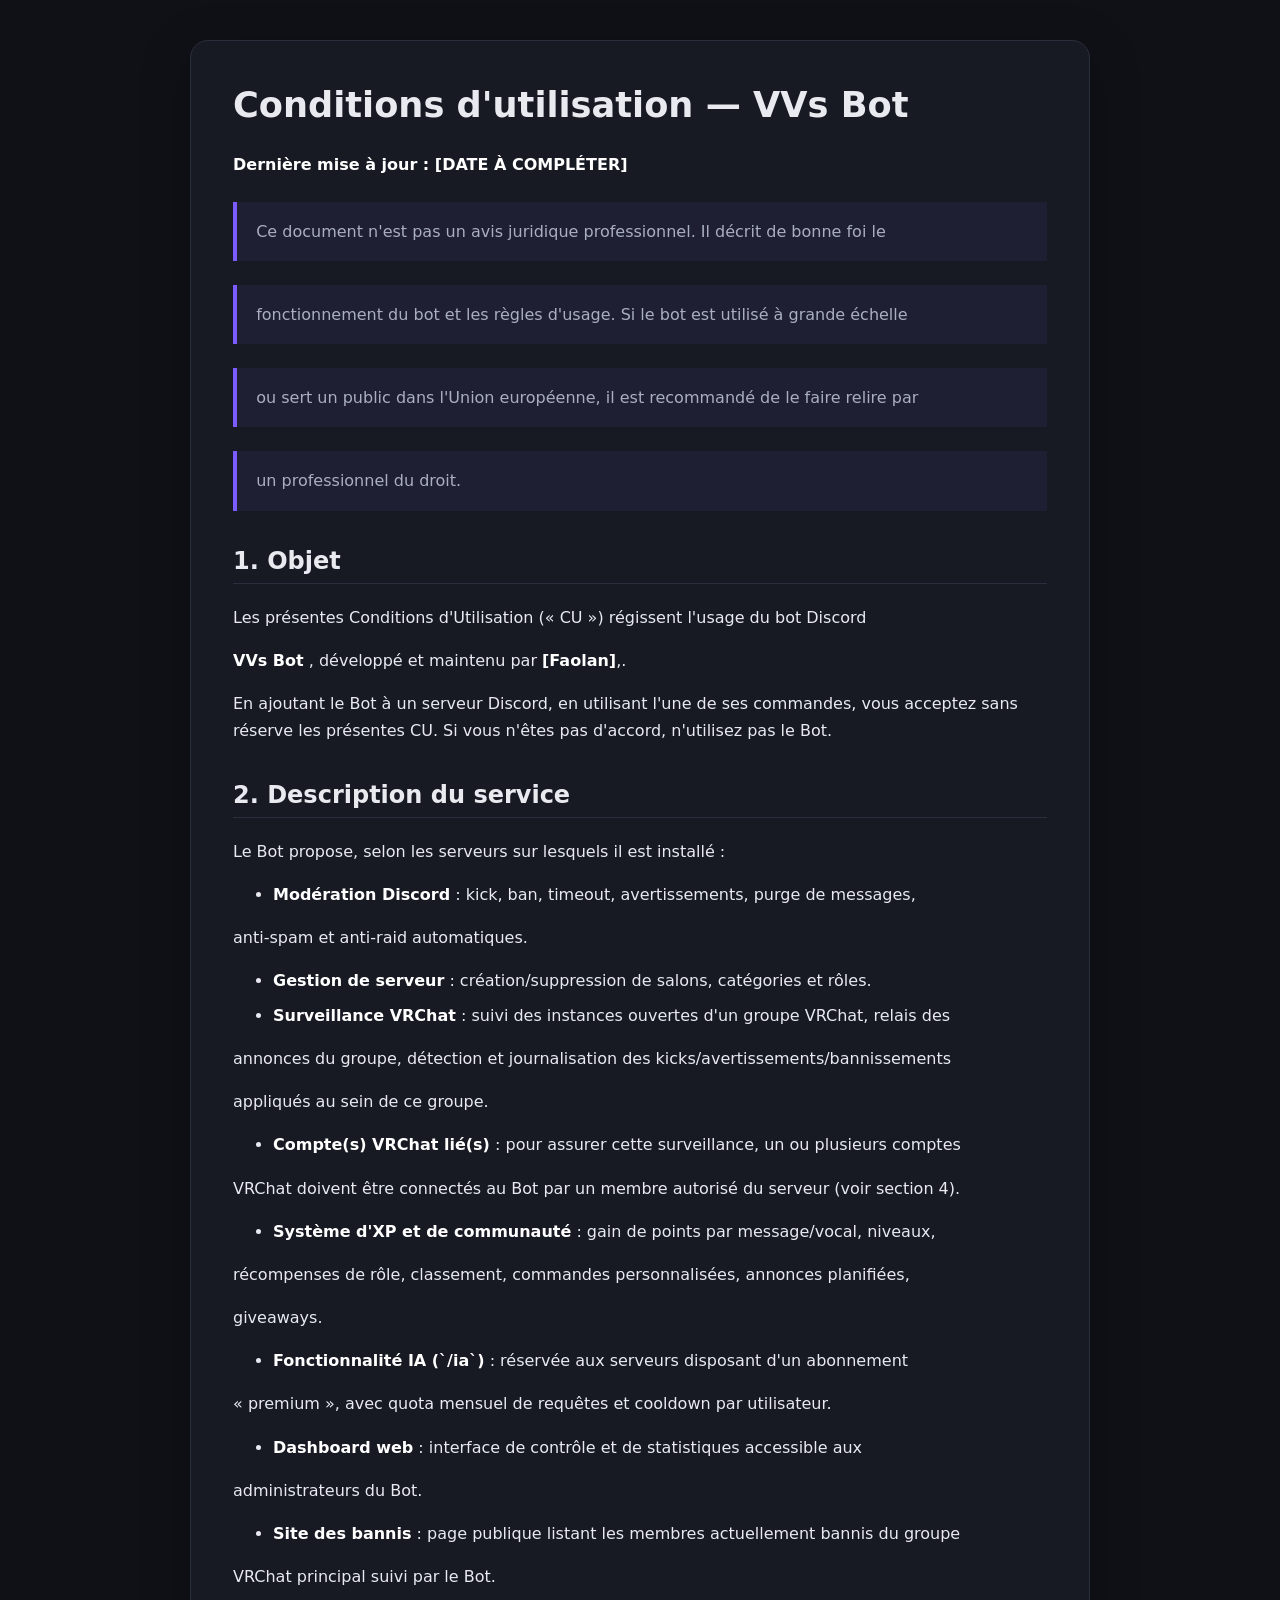
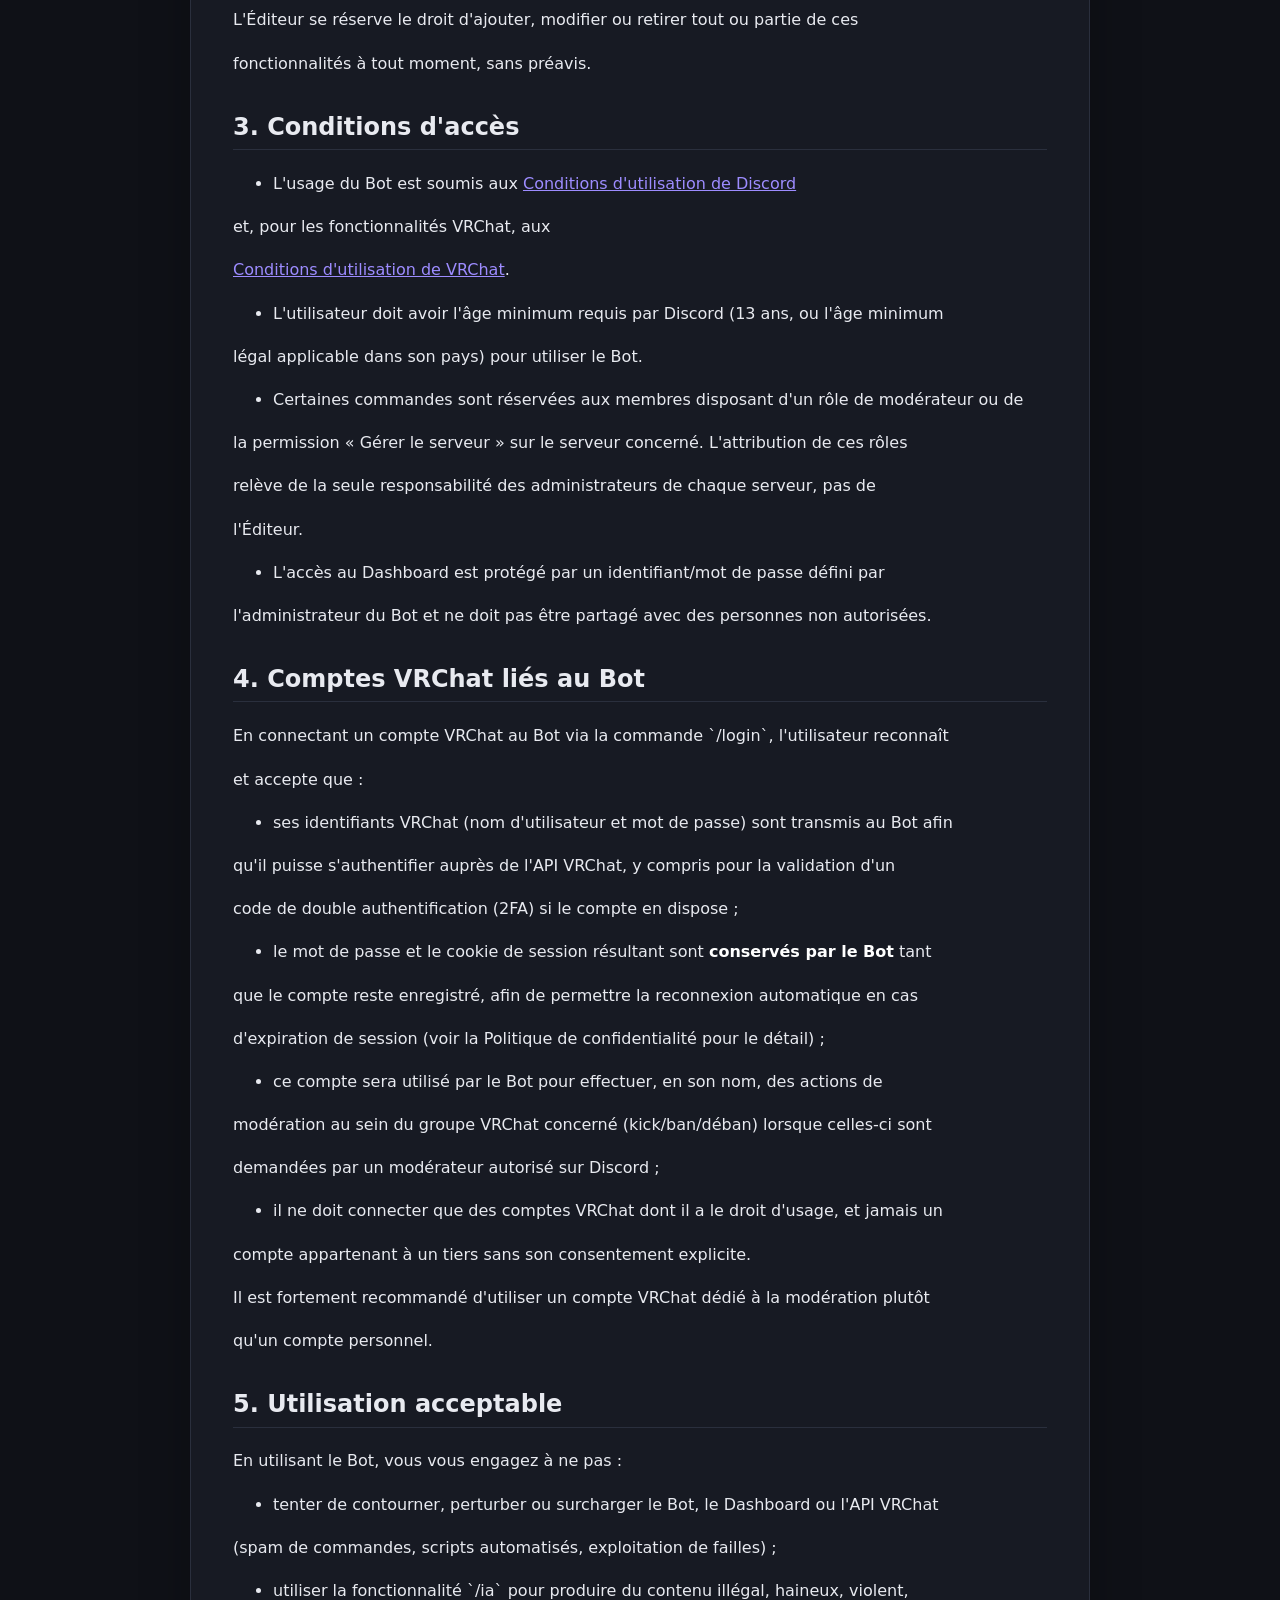
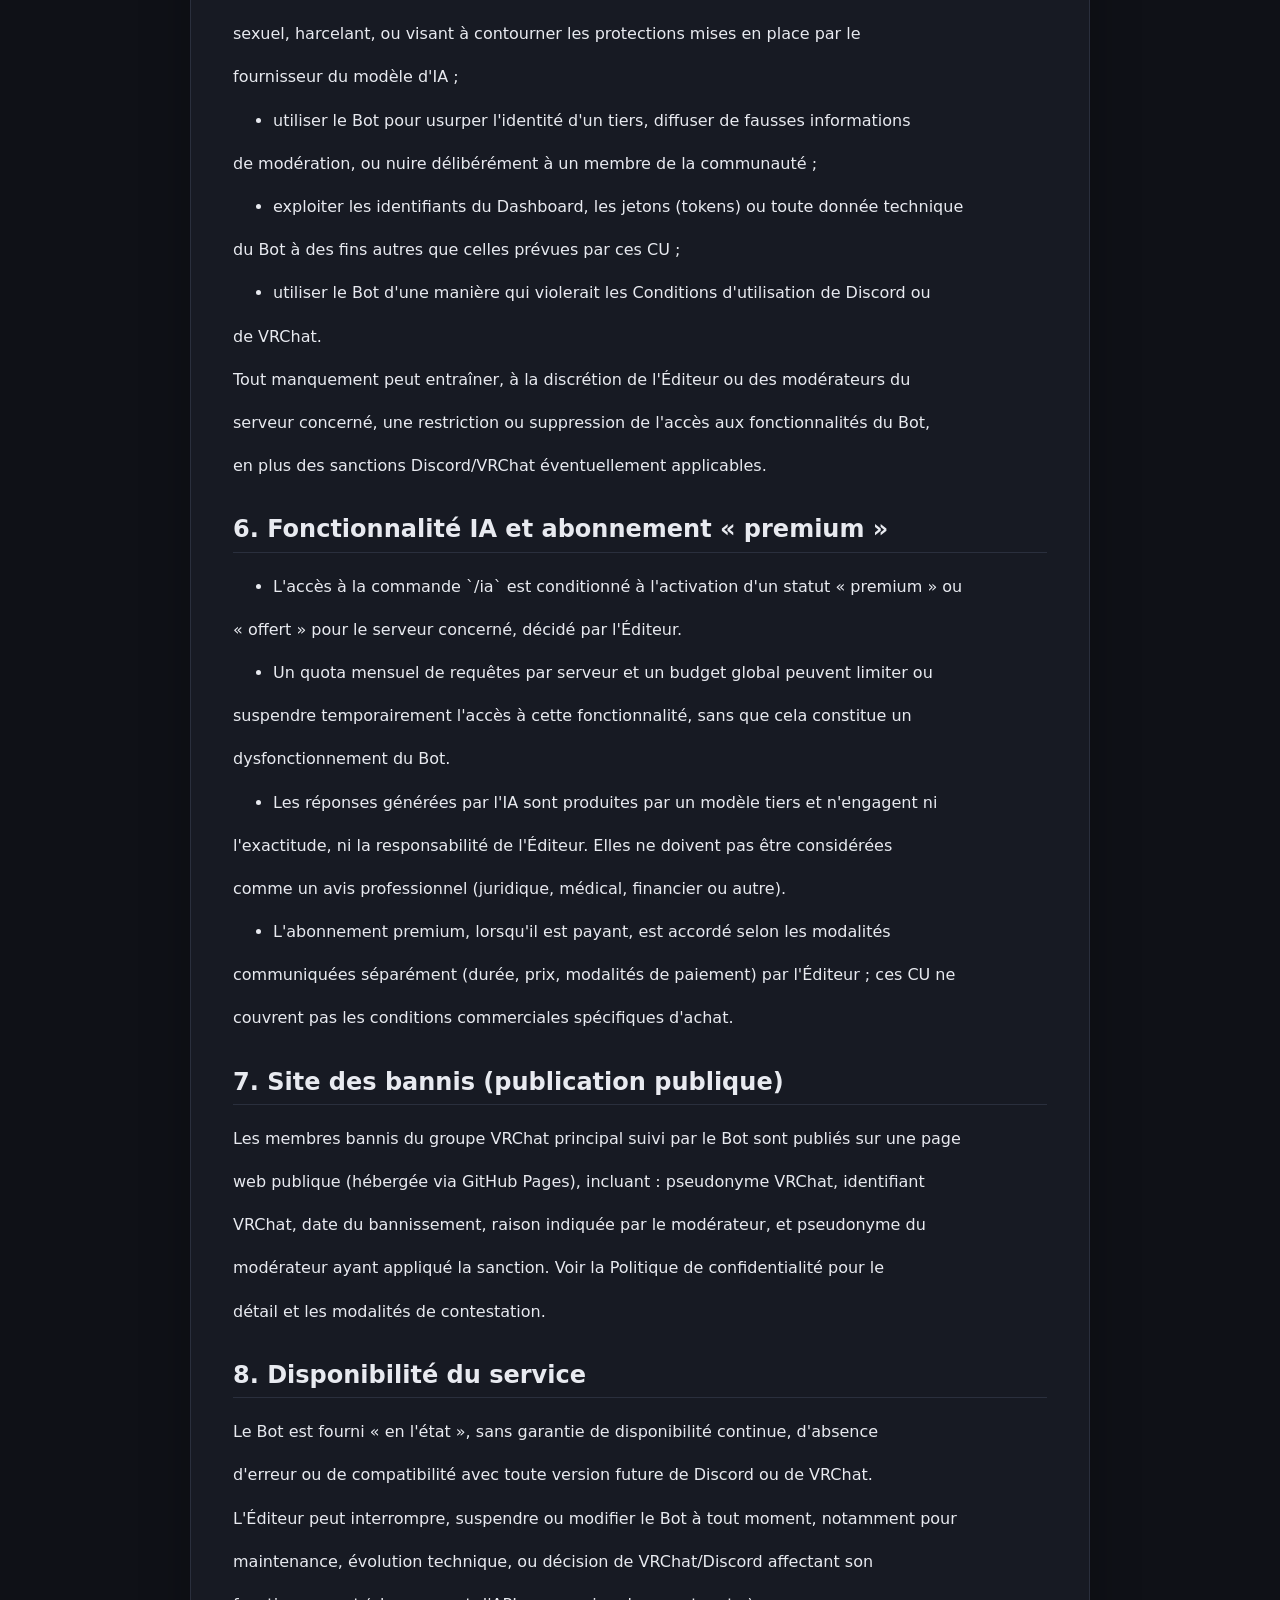
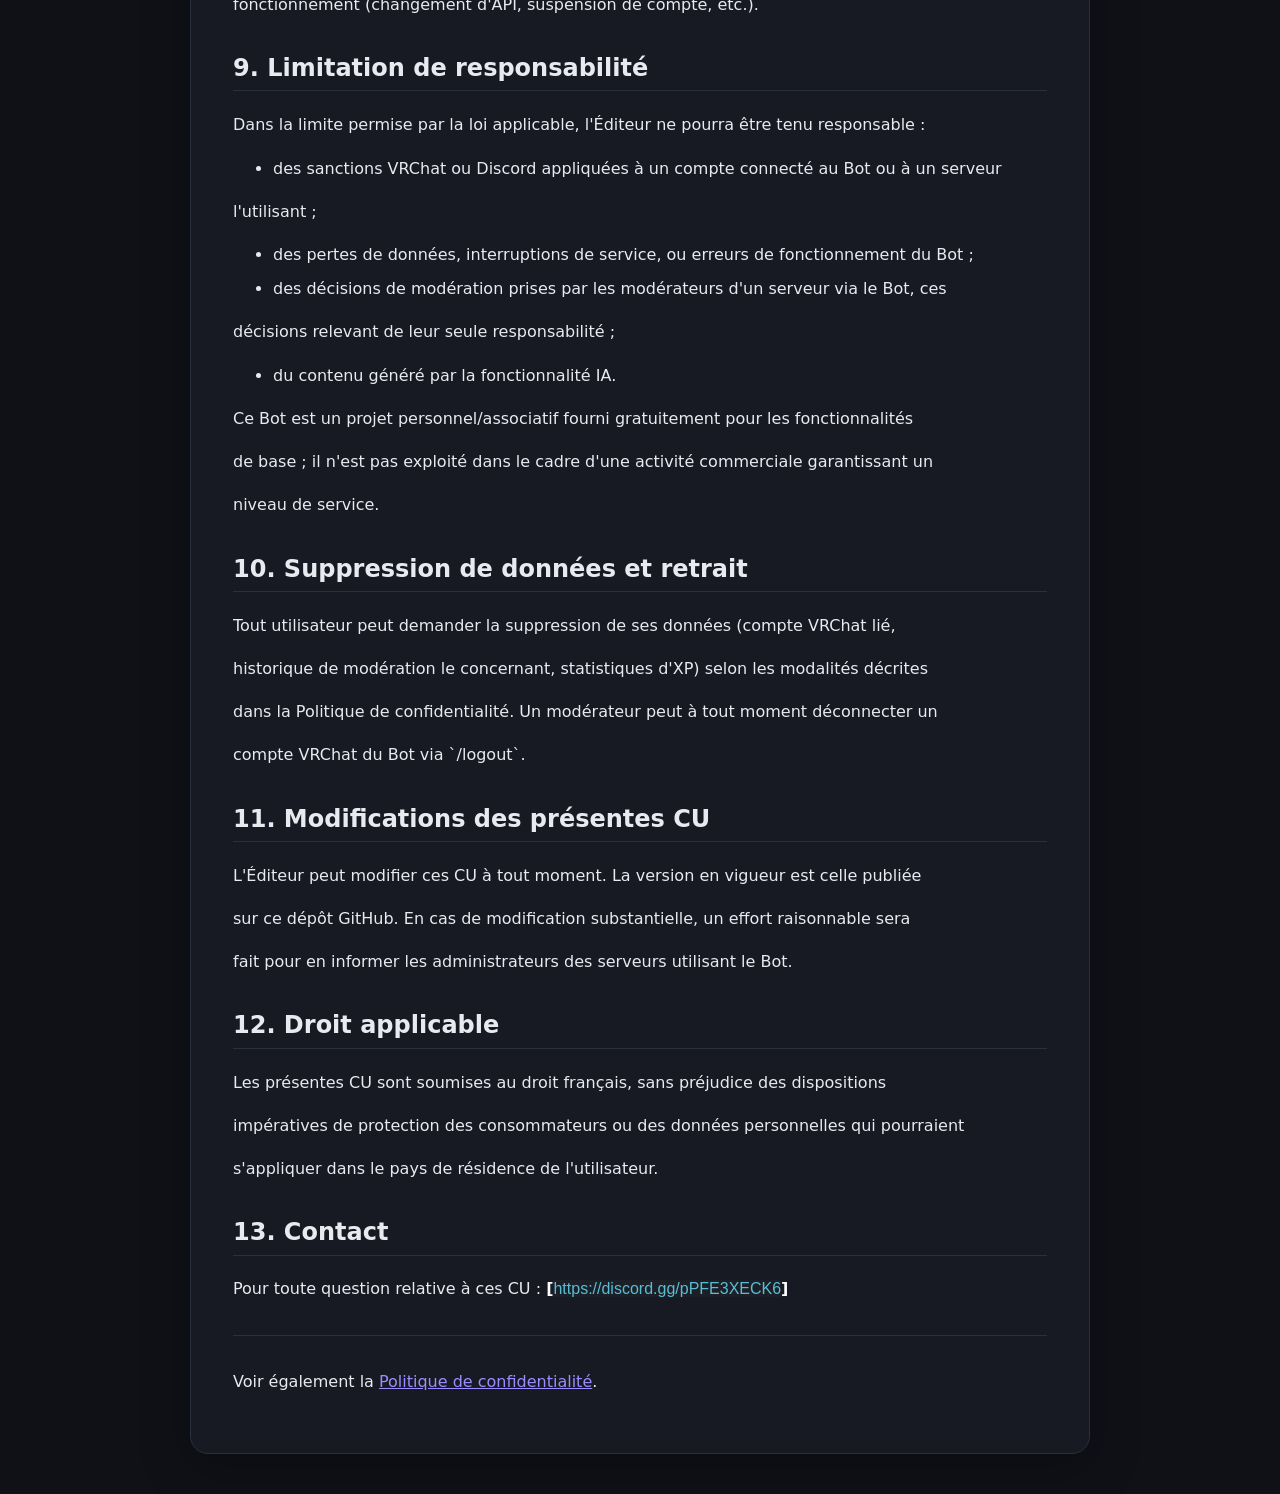
==== commit 18899187: "Update index.html" ====
--- a/index.html
+++ b/index.html
@@ -1,235 +1,287 @@
 <!DOCTYPE html>
 <html lang="fr">
+
 <head>
-<meta charset="UTF-8">
-<meta name="viewport" content="width=device-width, initial-scale=1.0">
-<title>Conditions d'utilisation — VVs Bot</title>
-<style>
-:root {
-  color-scheme: dark;
-  --bg:#0f1117; --card:#171a23; --text:#e8eaf0;
-  --muted:#a9afbf; --accent:#7c5cff; --border:#2a2f3d;
-}
-* { box-sizing:border-box; }
-body {
-  margin:0; padding:40px 20px; background:var(--bg); color:var(--text);
-  font-family:Inter,system-ui,-apple-system,BlinkMacSystemFont,"Segoe UI",sans-serif;
-  line-height:1.7;
-}
-main {
-  max-width:900px; margin:auto; padding:42px; background:var(--card);
-  border:1px solid var(--border); border-radius:18px;
-  box-shadow:0 15px 50px rgba(0,0,0,.25);
-}
-h1,h2 { line-height:1.25; }
-h1 { font-size:2.2rem; margin-top:0; }
-h2 {
-  margin-top:2.2rem; padding-bottom:.45rem;
-  border-bottom:1px solid var(--border);
-}
-strong { color:#fff; }
-a { color:#9d8cff; }
-blockquote {
-  margin:1.5rem 0; padding:1rem 1.2rem;
-  border-left:4px solid var(--accent);
-  background:rgba(124,92,255,.08); color:var(--muted);
-}
-li { margin:.45rem 0; }
-hr { border:0; border-top:1px solid var(--border); margin:2rem 0; }
-@media (max-width:600px) {
-  body { padding:15px 10px; }
-  main { padding:24px 18px; border-radius:12px; }
-  h1 { font-size:1.8rem; }
-}
-</style>
+    <meta charset="UTF-8">
+    <meta name="viewport" content="width=device-width, initial-scale=1.0">
+    <title>Conditions d'utilisation — VVs Bot</title>
+    <style>
+        :root {
+            color-scheme: dark;
+            --bg: #0f1117;
+            --card: #171a23;
+            --text: #e8eaf0;
+            --muted: #a9afbf;
+            --accent: #7c5cff;
+            --border: #2a2f3d;
+        }
+
+        * {
+            box-sizing: border-box;
+        }
+
+        body {
+            margin: 0;
+            padding: 40px 20px;
+            background: var(--bg);
+            color: var(--text);
+            font-family: Inter, system-ui, -apple-system, BlinkMacSystemFont, "Segoe UI", sans-serif;
+            line-height: 1.7;
+        }
+
+        main {
+            max-width: 900px;
+            margin: auto;
+            padding: 42px;
+            background: var(--card);
+            border: 1px solid var(--border);
+            border-radius: 18px;
+            box-shadow: 0 15px 50px rgba(0, 0, 0, .25);
+        }
+
+        h1,
+        h2 {
+            line-height: 1.25;
+        }
+
+        h1 {
+            font-size: 2.2rem;
+            margin-top: 0;
+        }
+
+        h2 {
+            margin-top: 2.2rem;
+            padding-bottom: .45rem;
+            border-bottom: 1px solid var(--border);
+        }
+
+        strong {
+            color: #fff;
+        }
+
+        a {
+            color: #9d8cff;
+        }
+
+        blockquote {
+            margin: 1.5rem 0;
+            padding: 1rem 1.2rem;
+            border-left: 4px solid var(--accent);
+            background: rgba(124, 92, 255, .08);
+            color: var(--muted);
+        }
+
+        li {
+            margin: .45rem 0;
+        }
+
+        hr {
+            border: 0;
+            border-top: 1px solid var(--border);
+            margin: 2rem 0;
+        }
+
+        @media (max-width:600px) {
+            body {
+                padding: 15px 10px;
+            }
+
+            main {
+                padding: 24px 18px;
+                border-radius: 12px;
+            }
+
+            h1 {
+                font-size: 1.8rem;
+            }
+        }
+    </style>
 </head>
+
 <body>
-<main>
-<h1>Conditions d'utilisation — VVs Bot</h1>
-<p><strong>Dernière mise à jour : [DATE À COMPLÉTER]</strong></p>
-<blockquote>Ce document n'est pas un avis juridique professionnel. Il décrit de bonne foi le</blockquote>
-<blockquote>fonctionnement du bot et les règles d'usage. Si le bot est utilisé à grande échelle</blockquote>
-<blockquote>ou sert un public dans l'Union européenne, il est recommandé de le faire relire par</blockquote>
-<blockquote>un professionnel du droit.</blockquote>
-<h2>1. Objet</h2>
-<p>Les présentes Conditions d'Utilisation (« CU ») régissent l'usage du bot Discord</p>
-<p><strong>VVs Bot</strong> (le « Bot »), développé et maintenu par <strong>[TON NOM / PSEUDO]</strong> (l'« Éditeur »),</p>
-<p>ainsi que de son interface web associée (le « Dashboard ») et du site public listant les</p>
-<p>membres bannis du groupe VRChat (le « Site des bannis »).</p>
-<p>En ajoutant le Bot à un serveur Discord, en utilisant l'une de ses commandes, ou en</p>
-<p>accédant au Dashboard, vous acceptez sans réserve les présentes CU. Si vous n'êtes pas</p>
-<p>d'accord, n'utilisez pas le Bot.</p>
-<h2>2. Description du service</h2>
-<p>Le Bot propose, selon les serveurs sur lesquels il est installé :</p>
-<ul>
-<li><strong>Modération Discord</strong> : kick, ban, timeout, avertissements, purge de messages,</li>
-</ul>
-<p>  anti-spam et anti-raid automatiques.</p>
-<ul>
-<li><strong>Gestion de serveur</strong> : création/suppression de salons, catégories et rôles.</li>
-<li><strong>Surveillance VRChat</strong> : suivi des instances ouvertes d'un groupe VRChat, relais des</li>
-</ul>
-<p>  annonces du groupe, détection et journalisation des kicks/avertissements/bannissements</p>
-<p>  appliqués au sein de ce groupe.</p>
-<ul>
-<li><strong>Compte(s) VRChat lié(s)</strong> : pour assurer cette surveillance, un ou plusieurs comptes</li>
-</ul>
-<p>  VRChat doivent être connectés au Bot par un membre autorisé du serveur (voir section 4).</p>
-<ul>
-<li><strong>Système d'XP et de communauté</strong> : gain de points par message/vocal, niveaux,</li>
-</ul>
-<p>  récompenses de rôle, classement, commandes personnalisées, annonces planifiées,</p>
-<p>  giveaways.</p>
-<ul>
-<li><strong>Fonctionnalité IA (`/ia`)</strong> : réservée aux serveurs disposant d'un abonnement</li>
-</ul>
-<p>  « premium », avec quota mensuel de requêtes et cooldown par utilisateur.</p>
-<ul>
-<li><strong>Dashboard web</strong> : interface de contrôle et de statistiques accessible aux</li>
-</ul>
-<p>  administrateurs du Bot.</p>
-<ul>
-<li><strong>Site des bannis</strong> : page publique listant les membres actuellement bannis du groupe</li>
-</ul>
-<p>  VRChat principal suivi par le Bot.</p>
-<p>L'Éditeur se réserve le droit d'ajouter, modifier ou retirer tout ou partie de ces</p>
-<p>fonctionnalités à tout moment, sans préavis.</p>
-<h2>3. Conditions d'accès</h2>
-<ul>
-<li>L'usage du Bot est soumis aux <a href="https://discord.com/terms">Conditions d'utilisation de Discord</a></li>
-</ul>
-<p>  et, pour les fonctionnalités VRChat, aux</p>
-<p>  <a href="https://hello.vrchat.com/legal">Conditions d'utilisation de VRChat</a>.</p>
-<ul>
-<li>L'utilisateur doit avoir l'âge minimum requis par Discord (13 ans, ou l'âge minimum</li>
-</ul>
-<p>  légal applicable dans son pays) pour utiliser le Bot.</p>
-<ul>
-<li>Certaines commandes sont réservées aux membres disposant d'un rôle de modérateur ou de</li>
-</ul>
-<p>  la permission « Gérer le serveur » sur le serveur concerné. L'attribution de ces rôles</p>
-<p>  relève de la seule responsabilité des administrateurs de chaque serveur, pas de</p>
-<p>  l'Éditeur.</p>
-<ul>
-<li>L'accès au Dashboard est protégé par un identifiant/mot de passe défini par</li>
-</ul>
-<p>  l'administrateur du Bot et ne doit pas être partagé avec des personnes non autorisées.</p>
-<h2>4. Comptes VRChat liés au Bot</h2>
-<p>En connectant un compte VRChat au Bot via la commande `/login`, l'utilisateur reconnaît</p>
-<p>et accepte que :</p>
-<ul>
-<li>ses identifiants VRChat (nom d'utilisateur et mot de passe) sont transmis au Bot afin</li>
-</ul>
-<p>  qu'il puisse s'authentifier auprès de l'API VRChat, y compris pour la validation d'un</p>
-<p>  code de double authentification (2FA) si le compte en dispose ;</p>
-<ul>
-<li>le mot de passe et le cookie de session résultant sont <strong>conservés par le Bot</strong> tant</li>
-</ul>
-<p>  que le compte reste enregistré, afin de permettre la reconnexion automatique en cas</p>
-<p>  d'expiration de session (voir la Politique de confidentialité pour le détail) ;</p>
-<ul>
-<li>ce compte sera utilisé par le Bot pour effectuer, en son nom, des actions de</li>
-</ul>
-<p>  modération au sein du groupe VRChat concerné (kick/ban/déban) lorsque celles-ci sont</p>
-<p>  demandées par un modérateur autorisé sur Discord ;</p>
-<ul>
-<li>il ne doit connecter que des comptes VRChat dont il a le droit d'usage, et jamais un</li>
-</ul>
-<p>  compte appartenant à un tiers sans son consentement explicite.</p>
-<p>Il est fortement recommandé d'utiliser un compte VRChat dédié à la modération plutôt</p>
-<p>qu'un compte personnel.</p>
-<h2>5. Utilisation acceptable</h2>
-<p>En utilisant le Bot, vous vous engagez à ne pas :</p>
-<ul>
-<li>tenter de contourner, perturber ou surcharger le Bot, le Dashboard ou l'API VRChat</li>
-</ul>
-<p>  (spam de commandes, scripts automatisés, exploitation de failles) ;</p>
-<ul>
-<li>utiliser la fonctionnalité `/ia` pour produire du contenu illégal, haineux, violent,</li>
-</ul>
-<p>  sexuel, harcelant, ou visant à contourner les protections mises en place par le</p>
-<p>  fournisseur du modèle d'IA ;</p>
-<ul>
-<li>utiliser le Bot pour usurper l'identité d'un tiers, diffuser de fausses informations</li>
-</ul>
-<p>  de modération, ou nuire délibérément à un membre de la communauté ;</p>
-<ul>
-<li>exploiter les identifiants du Dashboard, les jetons (tokens) ou toute donnée technique</li>
-</ul>
-<p>  du Bot à des fins autres que celles prévues par ces CU ;</p>
-<ul>
-<li>utiliser le Bot d'une manière qui violerait les Conditions d'utilisation de Discord ou</li>
-</ul>
-<p>  de VRChat.</p>
-<p>Tout manquement peut entraîner, à la discrétion de l'Éditeur ou des modérateurs du</p>
-<p>serveur concerné, une restriction ou suppression de l'accès aux fonctionnalités du Bot,</p>
-<p>en plus des sanctions Discord/VRChat éventuellement applicables.</p>
-<h2>6. Fonctionnalité IA et abonnement « premium »</h2>
-<ul>
-<li>L'accès à la commande `/ia` est conditionné à l'activation d'un statut « premium » ou</li>
-</ul>
-<p>  « offert » pour le serveur concerné, décidé par l'Éditeur.</p>
-<ul>
-<li>Un quota mensuel de requêtes par serveur et un budget global peuvent limiter ou</li>
-</ul>
-<p>  suspendre temporairement l'accès à cette fonctionnalité, sans que cela constitue un</p>
-<p>  dysfonctionnement du Bot.</p>
-<ul>
-<li>Les réponses générées par l'IA sont produites par un modèle tiers et n'engagent ni</li>
-</ul>
-<p>  l'exactitude, ni la responsabilité de l'Éditeur. Elles ne doivent pas être considérées</p>
-<p>  comme un avis professionnel (juridique, médical, financier ou autre).</p>
-<ul>
-<li>L'abonnement premium, lorsqu'il est payant, est accordé selon les modalités</li>
-</ul>
-<p>  communiquées séparément (durée, prix, modalités de paiement) par l'Éditeur ; ces CU ne</p>
-<p>  couvrent pas les conditions commerciales spécifiques d'achat.</p>
-<h2>7. Site des bannis (publication publique)</h2>
-<p>Les membres bannis du groupe VRChat principal suivi par le Bot sont publiés sur une page</p>
-<p>web publique (hébergée via GitHub Pages), incluant : pseudonyme VRChat, identifiant</p>
-<p>VRChat, date du bannissement, raison indiquée par le modérateur, et pseudonyme du</p>
-<p>modérateur ayant appliqué la sanction. Voir la Politique de confidentialité pour le</p>
-<p>détail et les modalités de contestation.</p>
-<h2>8. Disponibilité du service</h2>
-<p>Le Bot est fourni « en l'état », sans garantie de disponibilité continue, d'absence</p>
-<p>d'erreur ou de compatibilité avec toute version future de Discord ou de VRChat.</p>
-<p>L'Éditeur peut interrompre, suspendre ou modifier le Bot à tout moment, notamment pour</p>
-<p>maintenance, évolution technique, ou décision de VRChat/Discord affectant son</p>
-<p>fonctionnement (changement d'API, suspension de compte, etc.).</p>
-<h2>9. Limitation de responsabilité</h2>
-<p>Dans la limite permise par la loi applicable, l'Éditeur ne pourra être tenu responsable :</p>
-<ul>
-<li>des sanctions VRChat ou Discord appliquées à un compte connecté au Bot ou à un serveur</li>
-</ul>
-<p>  l'utilisant ;</p>
-<ul>
-<li>des pertes de données, interruptions de service, ou erreurs de fonctionnement du Bot ;</li>
-<li>des décisions de modération prises par les modérateurs d'un serveur via le Bot, ces</li>
-</ul>
-<p>  décisions relevant de leur seule responsabilité ;</p>
-<ul>
-<li>du contenu généré par la fonctionnalité IA.</li>
-</ul>
-<p>Ce Bot est un projet personnel/associatif fourni gratuitement pour les fonctionnalités</p>
-<p>de base ; il n'est pas exploité dans le cadre d'une activité commerciale garantissant un</p>
-<p>niveau de service.</p>
-<h2>10. Suppression de données et retrait</h2>
-<p>Tout utilisateur peut demander la suppression de ses données (compte VRChat lié,</p>
-<p>historique de modération le concernant, statistiques d'XP) selon les modalités décrites</p>
-<p>dans la Politique de confidentialité. Un modérateur peut à tout moment déconnecter un</p>
-<p>compte VRChat du Bot via `/logout`.</p>
-<h2>11. Modifications des présentes CU</h2>
-<p>L'Éditeur peut modifier ces CU à tout moment. La version en vigueur est celle publiée</p>
-<p>sur ce dépôt GitHub. En cas de modification substantielle, un effort raisonnable sera</p>
-<p>fait pour en informer les administrateurs des serveurs utilisant le Bot.</p>
-<h2>12. Droit applicable</h2>
-<p>Les présentes CU sont soumises au droit français, sans préjudice des dispositions</p>
-<p>impératives de protection des consommateurs ou des données personnelles qui pourraient</p>
-<p>s'appliquer dans le pays de résidence de l'utilisateur.</p>
-<h2>13. Contact</h2>
-<p>Pour toute question relative à ces CU : <strong>[TON EMAIL / CONTACT DISCORD]</strong></p>
-<hr>
-<p>Voir également la <a href="./POLITIQUE_CONFIDENTIALITE.md">Politique de confidentialité</a>.</p>
-</main>
+    <main>
+        <h1>Conditions d&apos;utilisation &mdash; VVs Bot</h1>
+        <p><strong>Derni&egrave;re mise &agrave; jour : [DATE &Agrave; COMPL&Eacute;TER]</strong></p>
+        <blockquote>Ce document n&apos;est pas un avis juridique professionnel. Il d&eacute;crit de bonne foi le</blockquote>
+        <blockquote>fonctionnement du bot et les r&egrave;gles d&apos;usage. Si le bot est utilis&eacute; &agrave; grande &eacute;chelle</blockquote>
+        <blockquote>ou sert un public dans l&apos;Union europ&eacute;enne, il est recommand&eacute; de le faire relire par</blockquote>
+        <blockquote>un professionnel du droit.</blockquote>
+        <h2>1. Objet</h2>
+        <p>Les pr&eacute;sentes Conditions d&apos;Utilisation (&laquo; CU &raquo;) r&eacute;gissent l&apos;usage du bot Discord</p>
+        <p><strong>VVs Bot</strong> , d&eacute;velopp&eacute; et maintenu par <strong>[Faolan]</strong>,.</p>
+        <p>En ajoutant le Bot &agrave; un serveur Discord, en utilisant l&apos;une de ses commandes, vous acceptez sans r&eacute;serve les pr&eacute;sentes CU. Si vous n&apos;&ecirc;tes pas d&apos;accord, n&apos;utilisez pas le Bot.</p>
+        <h2>2. Description du service</h2>
+        <p>Le Bot propose, selon les serveurs sur lesquels il est install&eacute; :</p>
+        <ul>
+            <li><strong>Mod&eacute;ration Discord</strong> : kick, ban, timeout, avertissements, purge de messages,</li>
+        </ul>
+        <p>anti-spam et anti-raid automatiques.</p>
+        <ul>
+            <li><strong>Gestion de serveur</strong> : cr&eacute;ation/suppression de salons, cat&eacute;gories et r&ocirc;les.</li>
+            <li><strong>Surveillance VRChat</strong> : suivi des instances ouvertes d&apos;un groupe VRChat, relais des</li>
+        </ul>
+        <p>annonces du groupe, d&eacute;tection et journalisation des kicks/avertissements/bannissements</p>
+        <p>appliqu&eacute;s au sein de ce groupe.</p>
+        <ul>
+            <li><strong>Compte(s) VRChat li&eacute;(s)</strong> : pour assurer cette surveillance, un ou plusieurs comptes</li>
+        </ul>
+        <p>VRChat doivent &ecirc;tre connect&eacute;s au Bot par un membre autoris&eacute; du serveur (voir section 4).</p>
+        <ul>
+            <li><strong>Syst&egrave;me d&apos;XP et de communaut&eacute;</strong> : gain de points par message/vocal, niveaux,</li>
+        </ul>
+        <p>r&eacute;compenses de r&ocirc;le, classement, commandes personnalis&eacute;es, annonces planifi&eacute;es,</p>
+        <p>giveaways.</p>
+        <ul>
+            <li><strong>Fonctionnalit&eacute; IA (`/ia`)</strong> : r&eacute;serv&eacute;e aux serveurs disposant d&apos;un abonnement</li>
+        </ul>
+        <p>&laquo; premium &raquo;, avec quota mensuel de requ&ecirc;tes et cooldown par utilisateur.</p>
+        <ul>
+            <li><strong>Dashboard web</strong> : interface de contr&ocirc;le et de statistiques accessible aux</li>
+        </ul>
+        <p>administrateurs du Bot.</p>
+        <ul>
+            <li><strong>Site des bannis</strong> : page publique listant les membres actuellement bannis du groupe</li>
+        </ul>
+        <p>VRChat principal suivi par le Bot.</p>
+        <p>L&apos;&Eacute;diteur se r&eacute;serve le droit d&apos;ajouter, modifier ou retirer tout ou partie de ces</p>
+        <p>fonctionnalit&eacute;s &agrave; tout moment, sans pr&eacute;avis.</p>
+        <h2>3. Conditions d&apos;acc&egrave;s</h2>
+        <ul>
+            <li>L&apos;usage du Bot est soumis aux <a href="https://discord.com/terms">Conditions d&apos;utilisation de Discord</a></li>
+        </ul>
+        <p>et, pour les fonctionnalit&eacute;s VRChat, aux</p>
+        <p><a href="https://hello.vrchat.com/legal">Conditions d&apos;utilisation de VRChat</a>.</p>
+        <ul>
+            <li>L&apos;utilisateur doit avoir l&apos;&acirc;ge minimum requis par Discord (13 ans, ou l&apos;&acirc;ge minimum</li>
+        </ul>
+        <p>l&eacute;gal applicable dans son pays) pour utiliser le Bot.</p>
+        <ul>
+            <li>Certaines commandes sont r&eacute;serv&eacute;es aux membres disposant d&apos;un r&ocirc;le de mod&eacute;rateur ou de</li>
+        </ul>
+        <p>la permission &laquo; G&eacute;rer le serveur &raquo; sur le serveur concern&eacute;. L&apos;attribution de ces r&ocirc;les</p>
+        <p>rel&egrave;ve de la seule responsabilit&eacute; des administrateurs de chaque serveur, pas de</p>
+        <p>l&apos;&Eacute;diteur.</p>
+        <ul>
+            <li>L&apos;acc&egrave;s au Dashboard est prot&eacute;g&eacute; par un identifiant/mot de passe d&eacute;fini par</li>
+        </ul>
+        <p>l&apos;administrateur du Bot et ne doit pas &ecirc;tre partag&eacute; avec des personnes non autoris&eacute;es.</p>
+        <h2>4. Comptes VRChat li&eacute;s au Bot</h2>
+        <p>En connectant un compte VRChat au Bot via la commande `/login`, l&apos;utilisateur reconna&icirc;t</p>
+        <p>et accepte que :</p>
+        <ul>
+            <li>ses identifiants VRChat (nom d&apos;utilisateur et mot de passe) sont transmis au Bot afin</li>
+        </ul>
+        <p>qu&apos;il puisse s&apos;authentifier aupr&egrave;s de l&apos;API VRChat, y compris pour la validation d&apos;un</p>
+        <p>code de double authentification (2FA) si le compte en dispose ;</p>
+        <ul>
+            <li>le mot de passe et le cookie de session r&eacute;sultant sont <strong>conserv&eacute;s par le Bot</strong> tant</li>
+        </ul>
+        <p>que le compte reste enregistr&eacute;, afin de permettre la reconnexion automatique en cas</p>
+        <p>d&apos;expiration de session (voir la Politique de confidentialit&eacute; pour le d&eacute;tail) ;</p>
+        <ul>
+            <li>ce compte sera utilis&eacute; par le Bot pour effectuer, en son nom, des actions de</li>
+        </ul>
+        <p>mod&eacute;ration au sein du groupe VRChat concern&eacute; (kick/ban/d&eacute;ban) lorsque celles-ci sont</p>
+        <p>demand&eacute;es par un mod&eacute;rateur autoris&eacute; sur Discord ;</p>
+        <ul>
+            <li>il ne doit connecter que des comptes VRChat dont il a le droit d&apos;usage, et jamais un</li>
+        </ul>
+        <p>compte appartenant &agrave; un tiers sans son consentement explicite.</p>
+        <p>Il est fortement recommand&eacute; d&apos;utiliser un compte VRChat d&eacute;di&eacute; &agrave; la mod&eacute;ration plut&ocirc;t</p>
+        <p>qu&apos;un compte personnel.</p>
+        <h2>5. Utilisation acceptable</h2>
+        <p>En utilisant le Bot, vous vous engagez &agrave; ne pas :</p>
+        <ul>
+            <li>tenter de contourner, perturber ou surcharger le Bot, le Dashboard ou l&apos;API VRChat</li>
+        </ul>
+        <p>(spam de commandes, scripts automatis&eacute;s, exploitation de failles) ;</p>
+        <ul>
+            <li>utiliser la fonctionnalit&eacute; `/ia` pour produire du contenu ill&eacute;gal, haineux, violent,</li>
+        </ul>
+        <p>sexuel, harcelant, ou visant &agrave; contourner les protections mises en place par le</p>
+        <p>fournisseur du mod&egrave;le d&apos;IA ;</p>
+        <ul>
+            <li>utiliser le Bot pour usurper l&apos;identit&eacute; d&apos;un tiers, diffuser de fausses informations</li>
+        </ul>
+        <p>de mod&eacute;ration, ou nuire d&eacute;lib&eacute;r&eacute;ment &agrave; un membre de la communaut&eacute; ;</p>
+        <ul>
+            <li>exploiter les identifiants du Dashboard, les jetons (tokens) ou toute donn&eacute;e technique</li>
+        </ul>
+        <p>du Bot &agrave; des fins autres que celles pr&eacute;vues par ces CU ;</p>
+        <ul>
+            <li>utiliser le Bot d&apos;une mani&egrave;re qui violerait les Conditions d&apos;utilisation de Discord ou</li>
+        </ul>
+        <p>de VRChat.</p>
+        <p>Tout manquement peut entra&icirc;ner, &agrave; la discr&eacute;tion de l&apos;&Eacute;diteur ou des mod&eacute;rateurs du</p>
+        <p>serveur concern&eacute;, une restriction ou suppression de l&apos;acc&egrave;s aux fonctionnalit&eacute;s du Bot,</p>
+        <p>en plus des sanctions Discord/VRChat &eacute;ventuellement applicables.</p>
+        <h2>6. Fonctionnalit&eacute; IA et abonnement &laquo; premium &raquo;</h2>
+        <ul>
+            <li>L&apos;acc&egrave;s &agrave; la commande `/ia` est conditionn&eacute; &agrave; l&apos;activation d&apos;un statut &laquo; premium &raquo; ou</li>
+        </ul>
+        <p>&laquo; offert &raquo; pour le serveur concern&eacute;, d&eacute;cid&eacute; par l&apos;&Eacute;diteur.</p>
+        <ul>
+            <li>Un quota mensuel de requ&ecirc;tes par serveur et un budget global peuvent limiter ou</li>
+        </ul>
+        <p>suspendre temporairement l&apos;acc&egrave;s &agrave; cette fonctionnalit&eacute;, sans que cela constitue un</p>
+        <p>dysfonctionnement du Bot.</p>
+        <ul>
+            <li>Les r&eacute;ponses g&eacute;n&eacute;r&eacute;es par l&apos;IA sont produites par un mod&egrave;le tiers et n&apos;engagent ni</li>
+        </ul>
+        <p>l&apos;exactitude, ni la responsabilit&eacute; de l&apos;&Eacute;diteur. Elles ne doivent pas &ecirc;tre consid&eacute;r&eacute;es</p>
+        <p>comme un avis professionnel (juridique, m&eacute;dical, financier ou autre).</p>
+        <ul>
+            <li>L&apos;abonnement premium, lorsqu&apos;il est payant, est accord&eacute; selon les modalit&eacute;s</li>
+        </ul>
+        <p>communiqu&eacute;es s&eacute;par&eacute;ment (dur&eacute;e, prix, modalit&eacute;s de paiement) par l&apos;&Eacute;diteur ; ces CU ne</p>
+        <p>couvrent pas les conditions commerciales sp&eacute;cifiques d&apos;achat.</p>
+        <h2>7. Site des bannis (publication publique)</h2>
+        <p>Les membres bannis du groupe VRChat principal suivi par le Bot sont publi&eacute;s sur une page</p>
+        <p>web publique (h&eacute;berg&eacute;e via GitHub Pages), incluant : pseudonyme VRChat, identifiant</p>
+        <p>VRChat, date du bannissement, raison indiqu&eacute;e par le mod&eacute;rateur, et pseudonyme du</p>
+        <p>mod&eacute;rateur ayant appliqu&eacute; la sanction. Voir la Politique de confidentialit&eacute; pour le</p>
+        <p>d&eacute;tail et les modalit&eacute;s de contestation.</p>
+        <h2>8. Disponibilit&eacute; du service</h2>
+        <p>Le Bot est fourni &laquo; en l&apos;&eacute;tat &raquo;, sans garantie de disponibilit&eacute; continue, d&apos;absence</p>
+        <p>d&apos;erreur ou de compatibilit&eacute; avec toute version future de Discord ou de VRChat.</p>
+        <p>L&apos;&Eacute;diteur peut interrompre, suspendre ou modifier le Bot &agrave; tout moment, notamment pour</p>
+        <p>maintenance, &eacute;volution technique, ou d&eacute;cision de VRChat/Discord affectant son</p>
+        <p>fonctionnement (changement d&apos;API, suspension de compte, etc.).</p>
+        <h2>9. Limitation de responsabilit&eacute;</h2>
+        <p>Dans la limite permise par la loi applicable, l&apos;&Eacute;diteur ne pourra &ecirc;tre tenu responsable :</p>
+        <ul>
+            <li>des sanctions VRChat ou Discord appliqu&eacute;es &agrave; un compte connect&eacute; au Bot ou &agrave; un serveur</li>
+        </ul>
+        <p>l&apos;utilisant ;</p>
+        <ul>
+            <li>des pertes de donn&eacute;es, interruptions de service, ou erreurs de fonctionnement du Bot ;</li>
+            <li>des d&eacute;cisions de mod&eacute;ration prises par les mod&eacute;rateurs d&apos;un serveur via le Bot, ces</li>
+        </ul>
+        <p>d&eacute;cisions relevant de leur seule responsabilit&eacute; ;</p>
+        <ul>
+            <li>du contenu g&eacute;n&eacute;r&eacute; par la fonctionnalit&eacute; IA.</li>
+        </ul>
+        <p>Ce Bot est un projet personnel/associatif fourni gratuitement pour les fonctionnalit&eacute;s</p>
+        <p>de base ; il n&apos;est pas exploit&eacute; dans le cadre d&apos;une activit&eacute; commerciale garantissant un</p>
+        <p>niveau de service.</p>
+        <h2>10. Suppression de donn&eacute;es et retrait</h2>
+        <p>Tout utilisateur peut demander la suppression de ses donn&eacute;es (compte VRChat li&eacute;,</p>
+        <p>historique de mod&eacute;ration le concernant, statistiques d&apos;XP) selon les modalit&eacute;s d&eacute;crites</p>
+        <p>dans la Politique de confidentialit&eacute;. Un mod&eacute;rateur peut &agrave; tout moment d&eacute;connecter un</p>
+        <p>compte VRChat du Bot via `/logout`.</p>
+        <h2>11. Modifications des pr&eacute;sentes CU</h2>
+        <p>L&apos;&Eacute;diteur peut modifier ces CU &agrave; tout moment. La version en vigueur est celle publi&eacute;e</p>
+        <p>sur ce d&eacute;p&ocirc;t GitHub. En cas de modification substantielle, un effort raisonnable sera</p>
+        <p>fait pour en informer les administrateurs des serveurs utilisant le Bot.</p>
+        <h2>12. Droit applicable</h2>
+        <p>Les pr&eacute;sentes CU sont soumises au droit fran&ccedil;ais, sans pr&eacute;judice des dispositions</p>
+        <p>imp&eacute;ratives de protection des consommateurs ou des donn&eacute;es personnelles qui pourraient</p>
+        <p>s&apos;appliquer dans le pays de r&eacute;sidence de l&apos;utilisateur.</p>
+        <h2>13. Contact</h2>
+        <p>Pour toute question relative &agrave; ces CU : <strong>[<a class="anchor__14d82 anchorUnderlineOnHover__14d82" href="https://discord.gg/pPFE3XECK6" rel="noreferrer noopener" target="_blank" title="https://discord.gg/pPFE3XECK6" role="link" tabindex="0" style='border: 0px; font-family: figtree, "gg sans", "Noto Sans", "Helvetica Neue", Helvetica, Arial, sans-serif; font-size: 16px; font-style: normal; font-weight: 400; margin: 0px; padding: 0px; vertical-align: baseline; color: oklch(0.75 0.1 215); cursor: pointer; text-decoration: oklch(0.75 0.1 215); outline: 0px; word-break: break-word; font-variant-ligatures: normal; font-variant-caps: normal; letter-spacing: normal; orphans: 2; text-align: start; text-indent: 0px; text-transform: none; widows: 2; word-spacing: 0px; -webkit-text-stroke-width: 0px; white-space: break-spaces; background-color: rgb(28, 31, 38);'><span style="border: 0px; font-family: inherit; font-size: 16px; font-style: inherit; font-weight: inherit; margin: 0px; padding: 0px; vertical-align: baseline; outline: 0px;">https://discord.gg/pPFE3XECK6</span></a>]</strong></p>
+        <hr>
+        <p>Voir &eacute;galement la <a href="./POLITIQUE_CONFIDENTIALITE.md">Politique de confidentialit&eacute;</a>.</p>
+    </main>
 </body>
+
 </html>
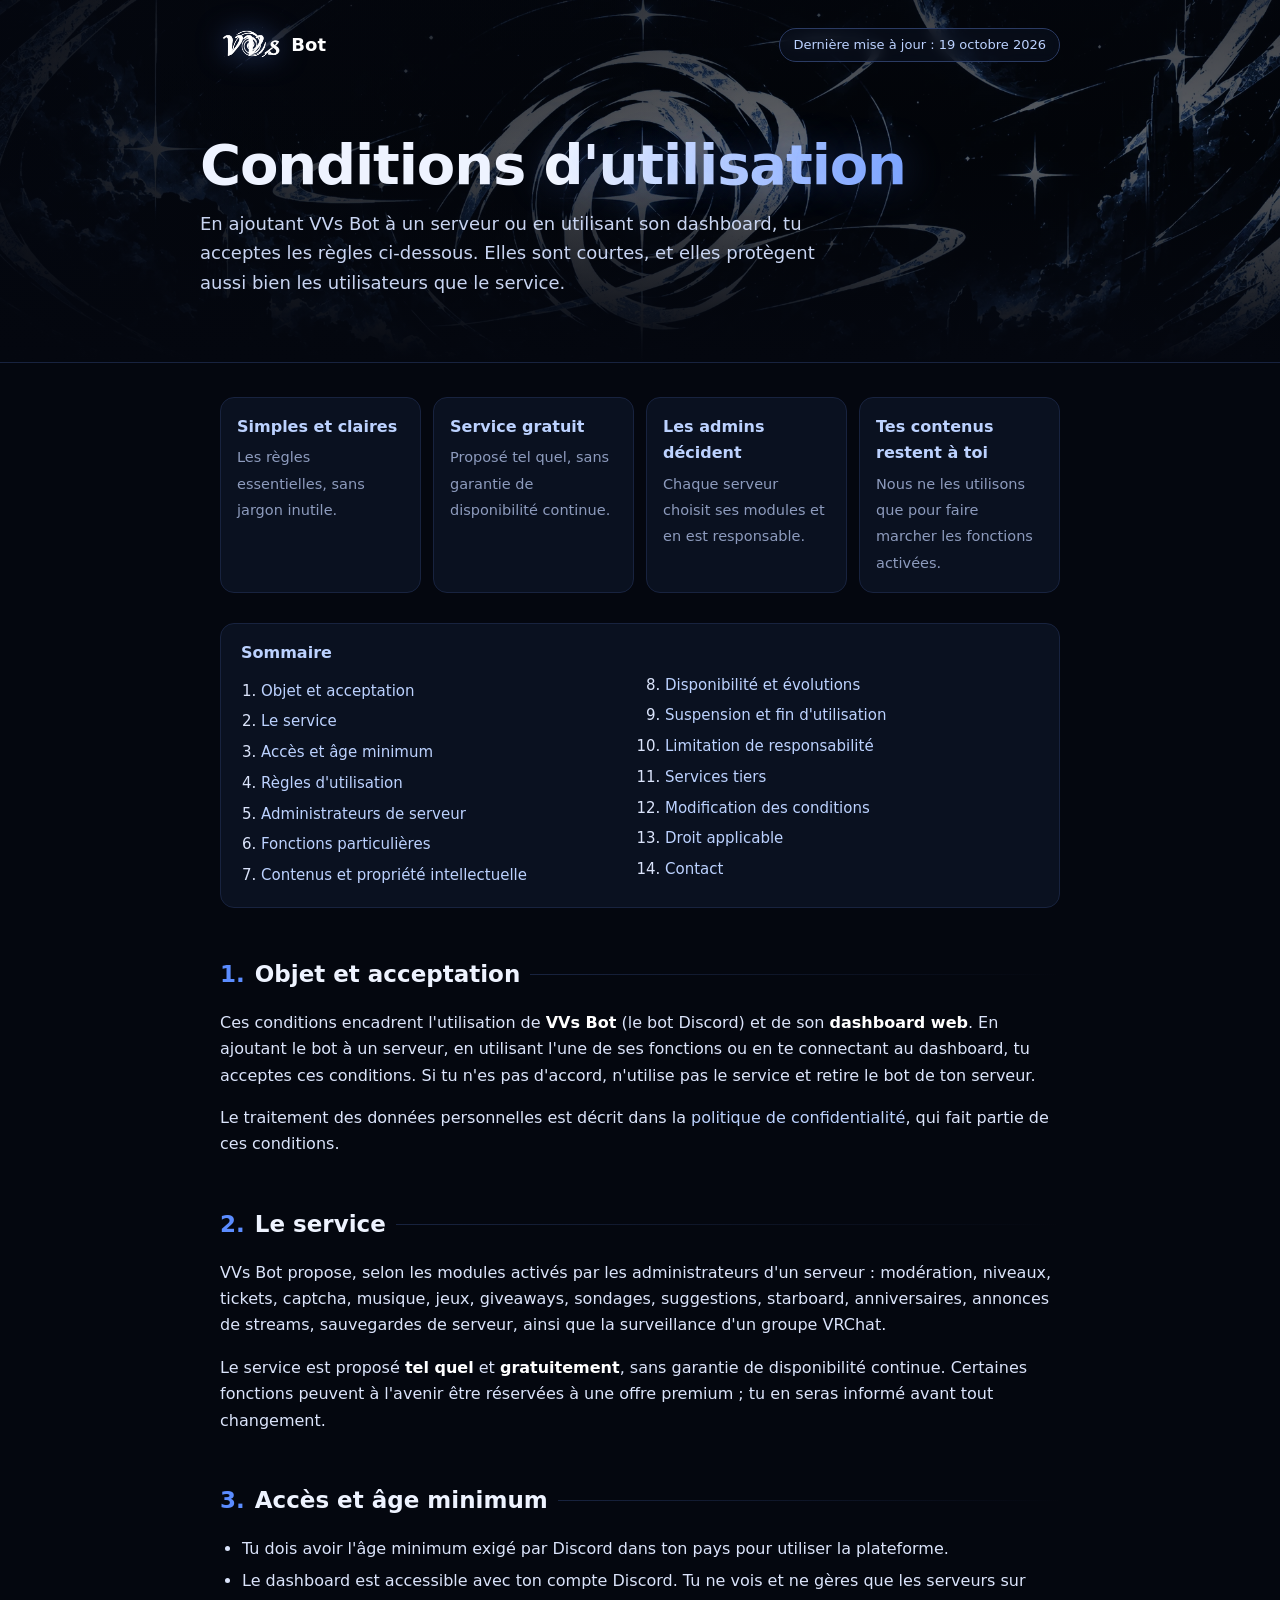
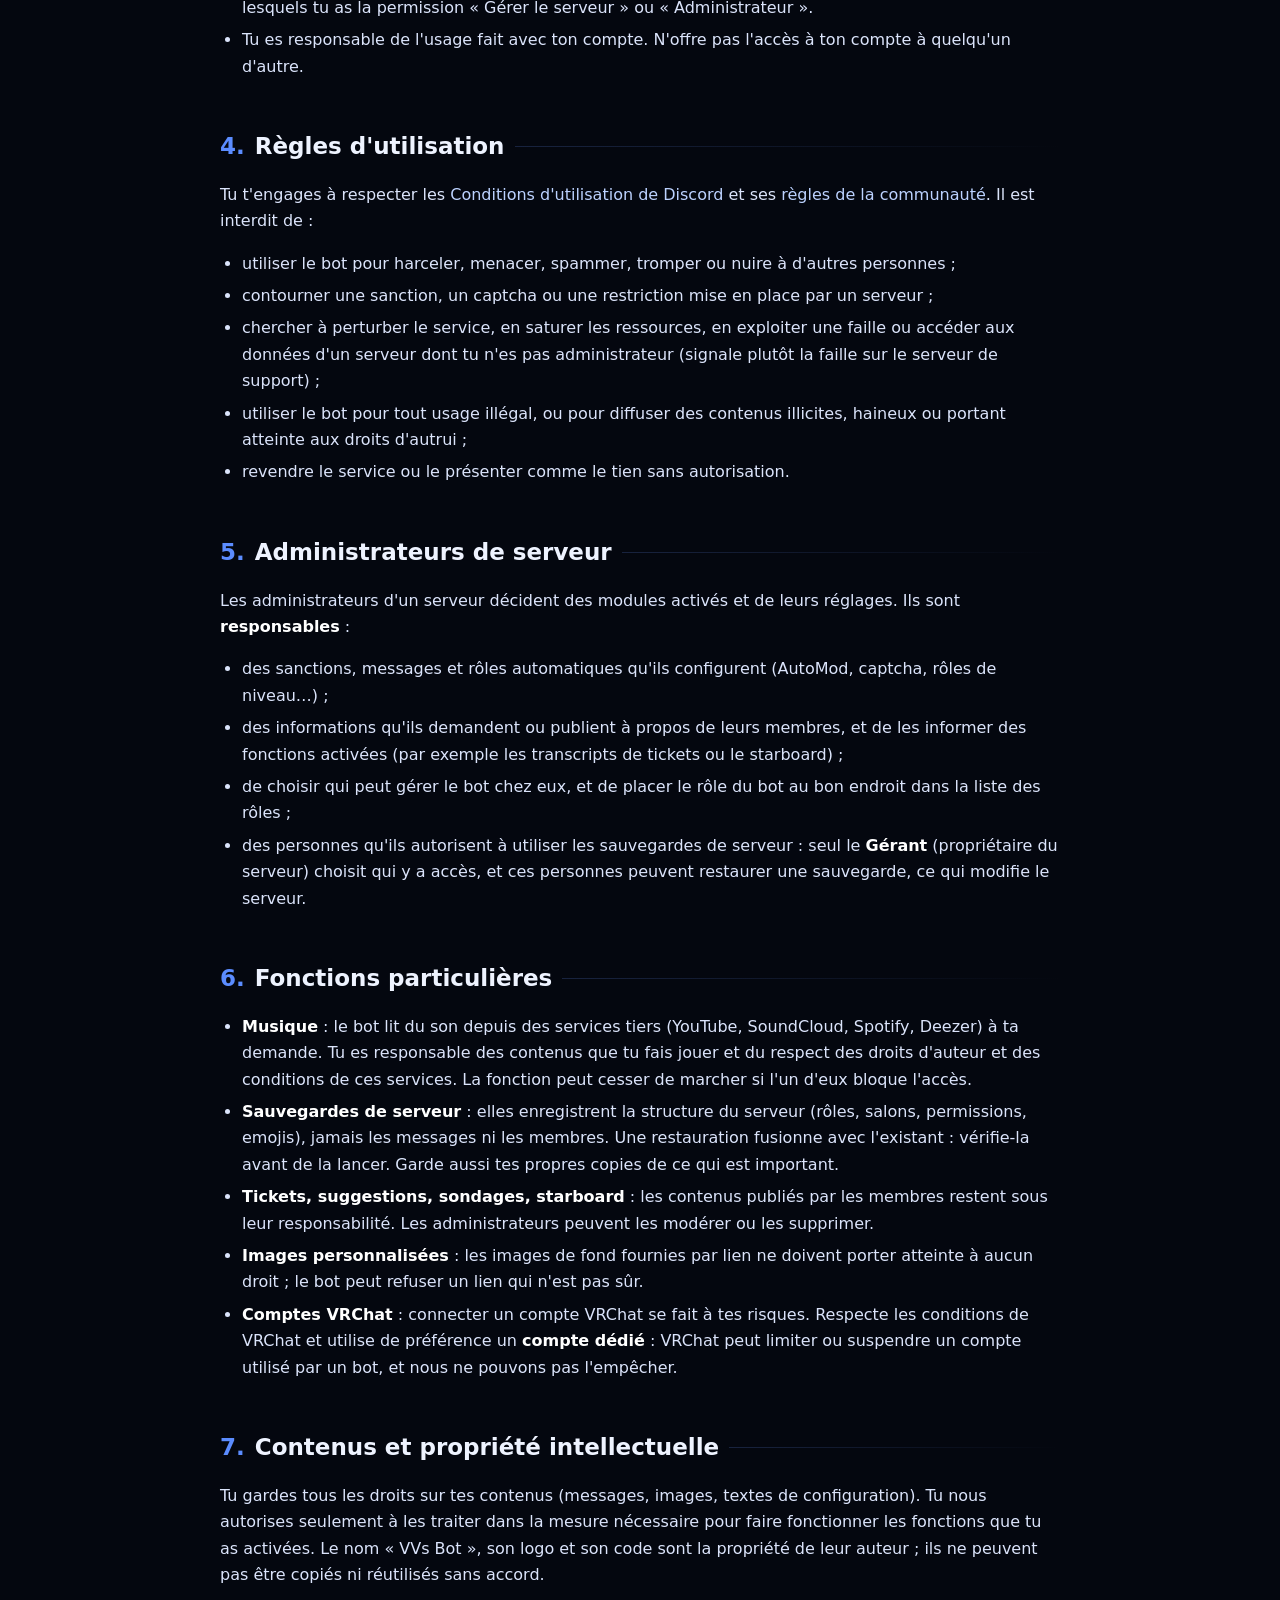
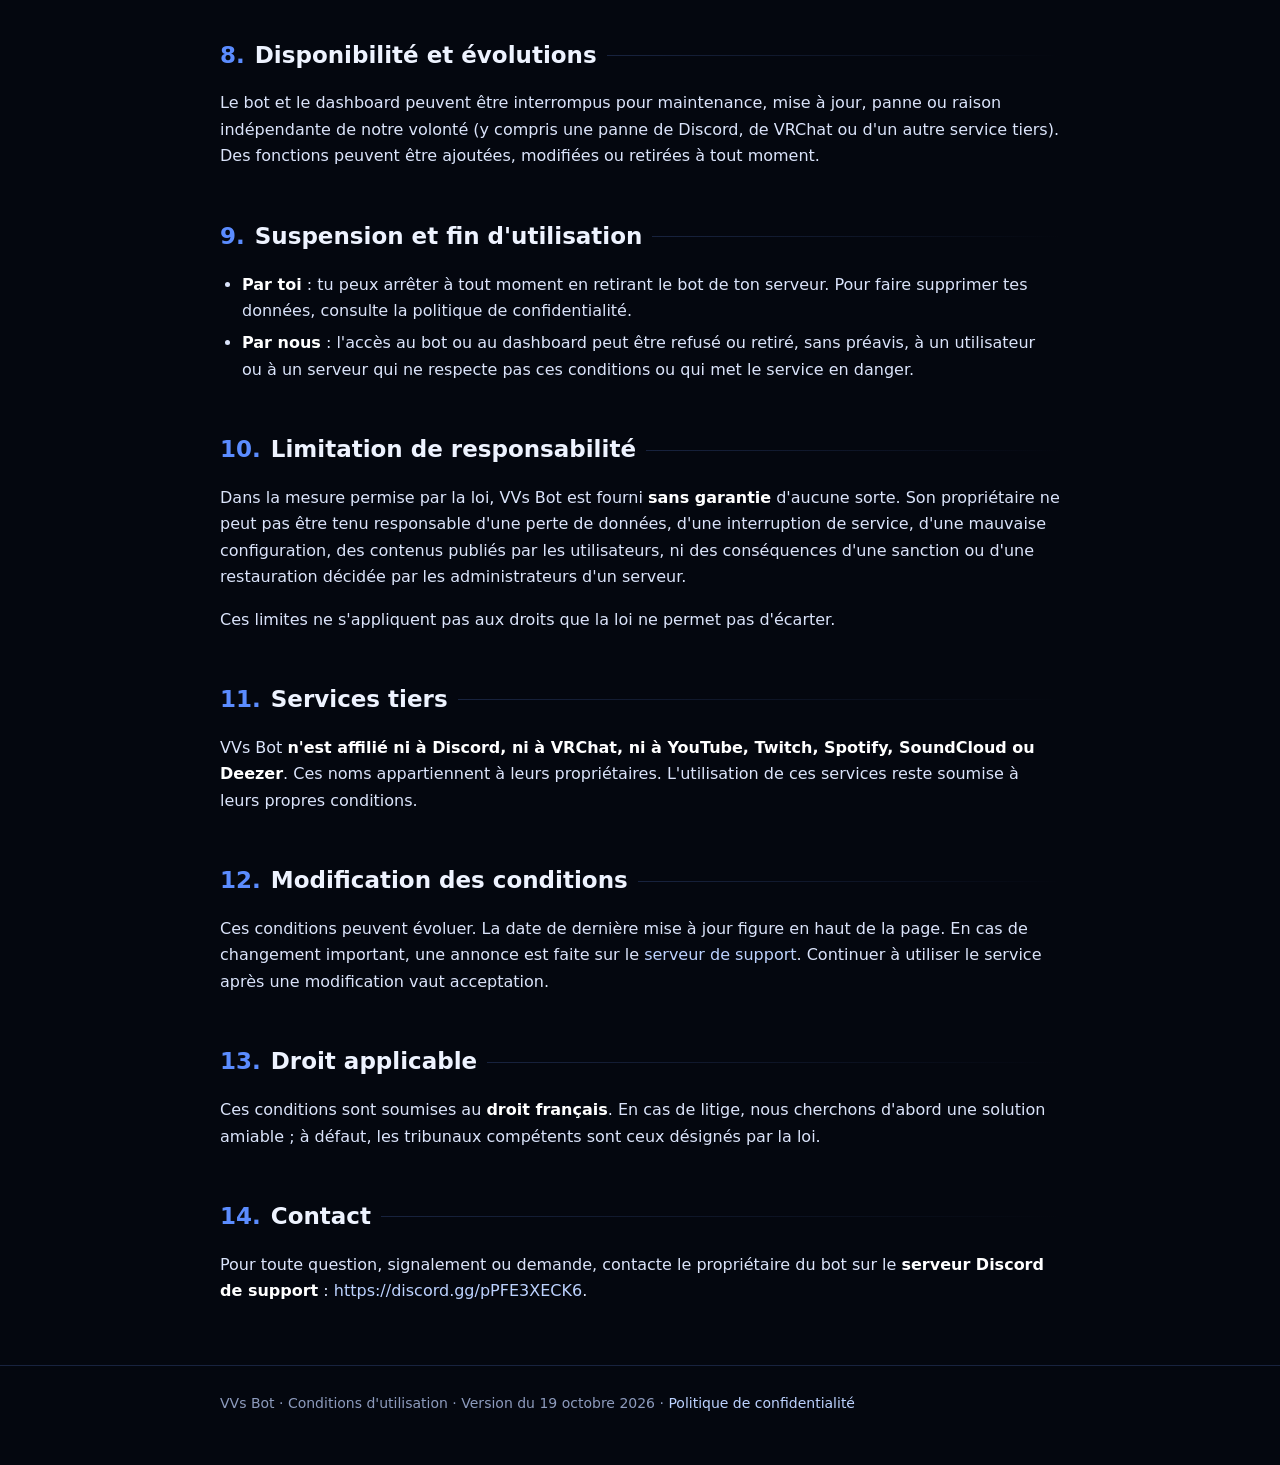
==== commit 36260bef: "Add files via upload" ====
--- a/index.html
+++ b/index.html
@@ -1,287 +1,156 @@
-<!DOCTYPE html>
-<html lang="fr">
-
-<head>
-    <meta charset="UTF-8">
-    <meta name="viewport" content="width=device-width, initial-scale=1.0">
-    <title>Conditions d'utilisation — VVs Bot</title>
-    <style>
-        :root {
-            color-scheme: dark;
-            --bg: #0f1117;
-            --card: #171a23;
-            --text: #e8eaf0;
-            --muted: #a9afbf;
-            --accent: #7c5cff;
-            --border: #2a2f3d;
-        }
-
-        * {
-            box-sizing: border-box;
-        }
-
-        body {
-            margin: 0;
-            padding: 40px 20px;
-            background: var(--bg);
-            color: var(--text);
-            font-family: Inter, system-ui, -apple-system, BlinkMacSystemFont, "Segoe UI", sans-serif;
-            line-height: 1.7;
-        }
-
-        main {
-            max-width: 900px;
-            margin: auto;
-            padding: 42px;
-            background: var(--card);
-            border: 1px solid var(--border);
-            border-radius: 18px;
-            box-shadow: 0 15px 50px rgba(0, 0, 0, .25);
-        }
-
-        h1,
-        h2 {
-            line-height: 1.25;
-        }
-
-        h1 {
-            font-size: 2.2rem;
-            margin-top: 0;
-        }
-
-        h2 {
-            margin-top: 2.2rem;
-            padding-bottom: .45rem;
-            border-bottom: 1px solid var(--border);
-        }
-
-        strong {
-            color: #fff;
-        }
-
-        a {
-            color: #9d8cff;
-        }
-
-        blockquote {
-            margin: 1.5rem 0;
-            padding: 1rem 1.2rem;
-            border-left: 4px solid var(--accent);
-            background: rgba(124, 92, 255, .08);
-            color: var(--muted);
-        }
-
-        li {
-            margin: .45rem 0;
-        }
-
-        hr {
-            border: 0;
-            border-top: 1px solid var(--border);
-            margin: 2rem 0;
-        }
-
-        @media (max-width:600px) {
-            body {
-                padding: 15px 10px;
-            }
-
-            main {
-                padding: 24px 18px;
-                border-radius: 12px;
-            }
-
-            h1 {
-                font-size: 1.8rem;
-            }
-        }
-    </style>
-</head>
-
-<body>
-    <main>
-        <h1>Conditions d&apos;utilisation &mdash; VVs Bot</h1>
-        <p><strong>Derni&egrave;re mise &agrave; jour : [DATE &Agrave; COMPL&Eacute;TER]</strong></p>
-        <blockquote>Ce document n&apos;est pas un avis juridique professionnel. Il d&eacute;crit de bonne foi le</blockquote>
-        <blockquote>fonctionnement du bot et les r&egrave;gles d&apos;usage. Si le bot est utilis&eacute; &agrave; grande &eacute;chelle</blockquote>
-        <blockquote>ou sert un public dans l&apos;Union europ&eacute;enne, il est recommand&eacute; de le faire relire par</blockquote>
-        <blockquote>un professionnel du droit.</blockquote>
-        <h2>1. Objet</h2>
-        <p>Les pr&eacute;sentes Conditions d&apos;Utilisation (&laquo; CU &raquo;) r&eacute;gissent l&apos;usage du bot Discord</p>
-        <p><strong>VVs Bot</strong> , d&eacute;velopp&eacute; et maintenu par <strong>[Faolan]</strong>,.</p>
-        <p>En ajoutant le Bot &agrave; un serveur Discord, en utilisant l&apos;une de ses commandes, vous acceptez sans r&eacute;serve les pr&eacute;sentes CU. Si vous n&apos;&ecirc;tes pas d&apos;accord, n&apos;utilisez pas le Bot.</p>
-        <h2>2. Description du service</h2>
-        <p>Le Bot propose, selon les serveurs sur lesquels il est install&eacute; :</p>
-        <ul>
-            <li><strong>Mod&eacute;ration Discord</strong> : kick, ban, timeout, avertissements, purge de messages,</li>
-        </ul>
-        <p>anti-spam et anti-raid automatiques.</p>
-        <ul>
-            <li><strong>Gestion de serveur</strong> : cr&eacute;ation/suppression de salons, cat&eacute;gories et r&ocirc;les.</li>
-            <li><strong>Surveillance VRChat</strong> : suivi des instances ouvertes d&apos;un groupe VRChat, relais des</li>
-        </ul>
-        <p>annonces du groupe, d&eacute;tection et journalisation des kicks/avertissements/bannissements</p>
-        <p>appliqu&eacute;s au sein de ce groupe.</p>
-        <ul>
-            <li><strong>Compte(s) VRChat li&eacute;(s)</strong> : pour assurer cette surveillance, un ou plusieurs comptes</li>
-        </ul>
-        <p>VRChat doivent &ecirc;tre connect&eacute;s au Bot par un membre autoris&eacute; du serveur (voir section 4).</p>
-        <ul>
-            <li><strong>Syst&egrave;me d&apos;XP et de communaut&eacute;</strong> : gain de points par message/vocal, niveaux,</li>
-        </ul>
-        <p>r&eacute;compenses de r&ocirc;le, classement, commandes personnalis&eacute;es, annonces planifi&eacute;es,</p>
-        <p>giveaways.</p>
-        <ul>
-            <li><strong>Fonctionnalit&eacute; IA (`/ia`)</strong> : r&eacute;serv&eacute;e aux serveurs disposant d&apos;un abonnement</li>
-        </ul>
-        <p>&laquo; premium &raquo;, avec quota mensuel de requ&ecirc;tes et cooldown par utilisateur.</p>
-        <ul>
-            <li><strong>Dashboard web</strong> : interface de contr&ocirc;le et de statistiques accessible aux</li>
-        </ul>
-        <p>administrateurs du Bot.</p>
-        <ul>
-            <li><strong>Site des bannis</strong> : page publique listant les membres actuellement bannis du groupe</li>
-        </ul>
-        <p>VRChat principal suivi par le Bot.</p>
-        <p>L&apos;&Eacute;diteur se r&eacute;serve le droit d&apos;ajouter, modifier ou retirer tout ou partie de ces</p>
-        <p>fonctionnalit&eacute;s &agrave; tout moment, sans pr&eacute;avis.</p>
-        <h2>3. Conditions d&apos;acc&egrave;s</h2>
-        <ul>
-            <li>L&apos;usage du Bot est soumis aux <a href="https://discord.com/terms">Conditions d&apos;utilisation de Discord</a></li>
-        </ul>
-        <p>et, pour les fonctionnalit&eacute;s VRChat, aux</p>
-        <p><a href="https://hello.vrchat.com/legal">Conditions d&apos;utilisation de VRChat</a>.</p>
-        <ul>
-            <li>L&apos;utilisateur doit avoir l&apos;&acirc;ge minimum requis par Discord (13 ans, ou l&apos;&acirc;ge minimum</li>
-        </ul>
-        <p>l&eacute;gal applicable dans son pays) pour utiliser le Bot.</p>
-        <ul>
-            <li>Certaines commandes sont r&eacute;serv&eacute;es aux membres disposant d&apos;un r&ocirc;le de mod&eacute;rateur ou de</li>
-        </ul>
-        <p>la permission &laquo; G&eacute;rer le serveur &raquo; sur le serveur concern&eacute;. L&apos;attribution de ces r&ocirc;les</p>
-        <p>rel&egrave;ve de la seule responsabilit&eacute; des administrateurs de chaque serveur, pas de</p>
-        <p>l&apos;&Eacute;diteur.</p>
-        <ul>
-            <li>L&apos;acc&egrave;s au Dashboard est prot&eacute;g&eacute; par un identifiant/mot de passe d&eacute;fini par</li>
-        </ul>
-        <p>l&apos;administrateur du Bot et ne doit pas &ecirc;tre partag&eacute; avec des personnes non autoris&eacute;es.</p>
-        <h2>4. Comptes VRChat li&eacute;s au Bot</h2>
-        <p>En connectant un compte VRChat au Bot via la commande `/login`, l&apos;utilisateur reconna&icirc;t</p>
-        <p>et accepte que :</p>
-        <ul>
-            <li>ses identifiants VRChat (nom d&apos;utilisateur et mot de passe) sont transmis au Bot afin</li>
-        </ul>
-        <p>qu&apos;il puisse s&apos;authentifier aupr&egrave;s de l&apos;API VRChat, y compris pour la validation d&apos;un</p>
-        <p>code de double authentification (2FA) si le compte en dispose ;</p>
-        <ul>
-            <li>le mot de passe et le cookie de session r&eacute;sultant sont <strong>conserv&eacute;s par le Bot</strong> tant</li>
-        </ul>
-        <p>que le compte reste enregistr&eacute;, afin de permettre la reconnexion automatique en cas</p>
-        <p>d&apos;expiration de session (voir la Politique de confidentialit&eacute; pour le d&eacute;tail) ;</p>
-        <ul>
-            <li>ce compte sera utilis&eacute; par le Bot pour effectuer, en son nom, des actions de</li>
-        </ul>
-        <p>mod&eacute;ration au sein du groupe VRChat concern&eacute; (kick/ban/d&eacute;ban) lorsque celles-ci sont</p>
-        <p>demand&eacute;es par un mod&eacute;rateur autoris&eacute; sur Discord ;</p>
-        <ul>
-            <li>il ne doit connecter que des comptes VRChat dont il a le droit d&apos;usage, et jamais un</li>
-        </ul>
-        <p>compte appartenant &agrave; un tiers sans son consentement explicite.</p>
-        <p>Il est fortement recommand&eacute; d&apos;utiliser un compte VRChat d&eacute;di&eacute; &agrave; la mod&eacute;ration plut&ocirc;t</p>
-        <p>qu&apos;un compte personnel.</p>
-        <h2>5. Utilisation acceptable</h2>
-        <p>En utilisant le Bot, vous vous engagez &agrave; ne pas :</p>
-        <ul>
-            <li>tenter de contourner, perturber ou surcharger le Bot, le Dashboard ou l&apos;API VRChat</li>
-        </ul>
-        <p>(spam de commandes, scripts automatis&eacute;s, exploitation de failles) ;</p>
-        <ul>
-            <li>utiliser la fonctionnalit&eacute; `/ia` pour produire du contenu ill&eacute;gal, haineux, violent,</li>
-        </ul>
-        <p>sexuel, harcelant, ou visant &agrave; contourner les protections mises en place par le</p>
-        <p>fournisseur du mod&egrave;le d&apos;IA ;</p>
-        <ul>
-            <li>utiliser le Bot pour usurper l&apos;identit&eacute; d&apos;un tiers, diffuser de fausses informations</li>
-        </ul>
-        <p>de mod&eacute;ration, ou nuire d&eacute;lib&eacute;r&eacute;ment &agrave; un membre de la communaut&eacute; ;</p>
-        <ul>
-            <li>exploiter les identifiants du Dashboard, les jetons (tokens) ou toute donn&eacute;e technique</li>
-        </ul>
-        <p>du Bot &agrave; des fins autres que celles pr&eacute;vues par ces CU ;</p>
-        <ul>
-            <li>utiliser le Bot d&apos;une mani&egrave;re qui violerait les Conditions d&apos;utilisation de Discord ou</li>
-        </ul>
-        <p>de VRChat.</p>
-        <p>Tout manquement peut entra&icirc;ner, &agrave; la discr&eacute;tion de l&apos;&Eacute;diteur ou des mod&eacute;rateurs du</p>
-        <p>serveur concern&eacute;, une restriction ou suppression de l&apos;acc&egrave;s aux fonctionnalit&eacute;s du Bot,</p>
-        <p>en plus des sanctions Discord/VRChat &eacute;ventuellement applicables.</p>
-        <h2>6. Fonctionnalit&eacute; IA et abonnement &laquo; premium &raquo;</h2>
-        <ul>
-            <li>L&apos;acc&egrave;s &agrave; la commande `/ia` est conditionn&eacute; &agrave; l&apos;activation d&apos;un statut &laquo; premium &raquo; ou</li>
-        </ul>
-        <p>&laquo; offert &raquo; pour le serveur concern&eacute;, d&eacute;cid&eacute; par l&apos;&Eacute;diteur.</p>
-        <ul>
-            <li>Un quota mensuel de requ&ecirc;tes par serveur et un budget global peuvent limiter ou</li>
-        </ul>
-        <p>suspendre temporairement l&apos;acc&egrave;s &agrave; cette fonctionnalit&eacute;, sans que cela constitue un</p>
-        <p>dysfonctionnement du Bot.</p>
-        <ul>
-            <li>Les r&eacute;ponses g&eacute;n&eacute;r&eacute;es par l&apos;IA sont produites par un mod&egrave;le tiers et n&apos;engagent ni</li>
-        </ul>
-        <p>l&apos;exactitude, ni la responsabilit&eacute; de l&apos;&Eacute;diteur. Elles ne doivent pas &ecirc;tre consid&eacute;r&eacute;es</p>
-        <p>comme un avis professionnel (juridique, m&eacute;dical, financier ou autre).</p>
-        <ul>
-            <li>L&apos;abonnement premium, lorsqu&apos;il est payant, est accord&eacute; selon les modalit&eacute;s</li>
-        </ul>
-        <p>communiqu&eacute;es s&eacute;par&eacute;ment (dur&eacute;e, prix, modalit&eacute;s de paiement) par l&apos;&Eacute;diteur ; ces CU ne</p>
-        <p>couvrent pas les conditions commerciales sp&eacute;cifiques d&apos;achat.</p>
-        <h2>7. Site des bannis (publication publique)</h2>
-        <p>Les membres bannis du groupe VRChat principal suivi par le Bot sont publi&eacute;s sur une page</p>
-        <p>web publique (h&eacute;berg&eacute;e via GitHub Pages), incluant : pseudonyme VRChat, identifiant</p>
-        <p>VRChat, date du bannissement, raison indiqu&eacute;e par le mod&eacute;rateur, et pseudonyme du</p>
-        <p>mod&eacute;rateur ayant appliqu&eacute; la sanction. Voir la Politique de confidentialit&eacute; pour le</p>
-        <p>d&eacute;tail et les modalit&eacute;s de contestation.</p>
-        <h2>8. Disponibilit&eacute; du service</h2>
-        <p>Le Bot est fourni &laquo; en l&apos;&eacute;tat &raquo;, sans garantie de disponibilit&eacute; continue, d&apos;absence</p>
-        <p>d&apos;erreur ou de compatibilit&eacute; avec toute version future de Discord ou de VRChat.</p>
-        <p>L&apos;&Eacute;diteur peut interrompre, suspendre ou modifier le Bot &agrave; tout moment, notamment pour</p>
-        <p>maintenance, &eacute;volution technique, ou d&eacute;cision de VRChat/Discord affectant son</p>
-        <p>fonctionnement (changement d&apos;API, suspension de compte, etc.).</p>
-        <h2>9. Limitation de responsabilit&eacute;</h2>
-        <p>Dans la limite permise par la loi applicable, l&apos;&Eacute;diteur ne pourra &ecirc;tre tenu responsable :</p>
-        <ul>
-            <li>des sanctions VRChat ou Discord appliqu&eacute;es &agrave; un compte connect&eacute; au Bot ou &agrave; un serveur</li>
-        </ul>
-        <p>l&apos;utilisant ;</p>
-        <ul>
-            <li>des pertes de donn&eacute;es, interruptions de service, ou erreurs de fonctionnement du Bot ;</li>
-            <li>des d&eacute;cisions de mod&eacute;ration prises par les mod&eacute;rateurs d&apos;un serveur via le Bot, ces</li>
-        </ul>
-        <p>d&eacute;cisions relevant de leur seule responsabilit&eacute; ;</p>
-        <ul>
-            <li>du contenu g&eacute;n&eacute;r&eacute; par la fonctionnalit&eacute; IA.</li>
-        </ul>
-        <p>Ce Bot est un projet personnel/associatif fourni gratuitement pour les fonctionnalit&eacute;s</p>
-        <p>de base ; il n&apos;est pas exploit&eacute; dans le cadre d&apos;une activit&eacute; commerciale garantissant un</p>
-        <p>niveau de service.</p>
-        <h2>10. Suppression de donn&eacute;es et retrait</h2>
-        <p>Tout utilisateur peut demander la suppression de ses donn&eacute;es (compte VRChat li&eacute;,</p>
-        <p>historique de mod&eacute;ration le concernant, statistiques d&apos;XP) selon les modalit&eacute;s d&eacute;crites</p>
-        <p>dans la Politique de confidentialit&eacute;. Un mod&eacute;rateur peut &agrave; tout moment d&eacute;connecter un</p>
-        <p>compte VRChat du Bot via `/logout`.</p>
-        <h2>11. Modifications des pr&eacute;sentes CU</h2>
-        <p>L&apos;&Eacute;diteur peut modifier ces CU &agrave; tout moment. La version en vigueur est celle publi&eacute;e</p>
-        <p>sur ce d&eacute;p&ocirc;t GitHub. En cas de modification substantielle, un effort raisonnable sera</p>
-        <p>fait pour en informer les administrateurs des serveurs utilisant le Bot.</p>
-        <h2>12. Droit applicable</h2>
-        <p>Les pr&eacute;sentes CU sont soumises au droit fran&ccedil;ais, sans pr&eacute;judice des dispositions</p>
-        <p>imp&eacute;ratives de protection des consommateurs ou des donn&eacute;es personnelles qui pourraient</p>
-        <p>s&apos;appliquer dans le pays de r&eacute;sidence de l&apos;utilisateur.</p>
-        <h2>13. Contact</h2>
-        <p>Pour toute question relative &agrave; ces CU : <strong>[<a class="anchor__14d82 anchorUnderlineOnHover__14d82" href="https://discord.gg/pPFE3XECK6" rel="noreferrer noopener" target="_blank" title="https://discord.gg/pPFE3XECK6" role="link" tabindex="0" style='border: 0px; font-family: figtree, "gg sans", "Noto Sans", "Helvetica Neue", Helvetica, Arial, sans-serif; font-size: 16px; font-style: normal; font-weight: 400; margin: 0px; padding: 0px; vertical-align: baseline; color: oklch(0.75 0.1 215); cursor: pointer; text-decoration: oklch(0.75 0.1 215); outline: 0px; word-break: break-word; font-variant-ligatures: normal; font-variant-caps: normal; letter-spacing: normal; orphans: 2; text-align: start; text-indent: 0px; text-transform: none; widows: 2; word-spacing: 0px; -webkit-text-stroke-width: 0px; white-space: break-spaces; background-color: rgb(28, 31, 38);'><span style="border: 0px; font-family: inherit; font-size: 16px; font-style: inherit; font-weight: inherit; margin: 0px; padding: 0px; vertical-align: baseline; outline: 0px;">https://discord.gg/pPFE3XECK6</span></a>]</strong></p>
-        <hr>
-        <p>Voir &eacute;galement la <a href="./POLITIQUE_CONFIDENTIALITE.md">Politique de confidentialit&eacute;</a>.</p>
-    </main>
-</body>
-
-</html>
+<!doctype html>
+<html lang="fr">
+<head>
+<meta charset="utf-8">
+<meta name="viewport" content="width=device-width,initial-scale=1">
+<title>Conditions d'utilisation — VVs Bot</title>
+<meta name="description" content="Les règles d'utilisation de VVs Bot et de son dashboard : service, règles, responsabilités, données et contact.">
+<meta name="theme-color" content="#04070f">
+<link rel="icon" type="image/png" href="favicon.png">
+<style>
+:root{--bg:#04070f;--panel:#0a1120;--panel2:#0f1830;--line:#18233f;--text:#eef3ff;--muted:#8d9bbd;--blue:#5b8cff;--cyan:#bcd2ff}
+*{box-sizing:border-box}
+html{scroll-behavior:smooth}
+body{margin:0;background:var(--bg);color:var(--text);font:16px/1.65 Inter,system-ui,-apple-system,"Segoe UI",Roboto,sans-serif}
+a{color:var(--cyan);text-decoration:none}a:hover{color:#fff;text-decoration:underline}
+.wrap{max-width:880px;margin:0 auto;padding:0 20px}
+/* bandeau : l'image du thème VVs, fondue vers le fond noir */
+.hero{position:relative;overflow:hidden;border-bottom:1px solid var(--line)}
+.hero::before{content:'';position:absolute;inset:0;background:url(banner.webp) center 40%/cover no-repeat;opacity:.55}
+.hero::after{content:'';position:absolute;inset:0;background:linear-gradient(180deg,#04070f99 0%,#04070f55 40%,var(--bg) 100%),linear-gradient(90deg,#04070fcc 0%,transparent 60%)}
+.hero>*{position:relative;z-index:1}
+header{padding:22px 0}
+header .wrap{display:flex;align-items:center;justify-content:space-between;gap:16px;flex-wrap:wrap}
+.logo{display:flex;align-items:center;gap:10px;color:#fff;font-weight:700;font-size:18px}.logo img{height:46px;width:auto;display:block;filter:drop-shadow(0 0 14px #5b8cff88)}
+.pill{display:inline-block;padding:5px 13px;border-radius:99px;border:1px solid #2b3b63;background:#0a112099;color:var(--cyan);font-size:13px;backdrop-filter:blur(6px)}
+.hero-body{padding:46px 0 64px}
+h1{font-size:clamp(34px,6vw,56px);line-height:1.05;margin:0 0 14px;letter-spacing:-.02em}
+h1 em{font-style:normal;background:linear-gradient(90deg,#fff,#7fa6ff);-webkit-background-clip:text;background-clip:text;color:transparent;text-shadow:0 0 40px #5b8cff55}
+.lead{color:#c9d5f2;font-size:18px;max-width:640px;margin:0}
+.summary{display:grid;grid-template-columns:repeat(auto-fit,minmax(200px,1fr));gap:12px;margin:34px 0 30px}
+.summary div{background:var(--panel);border:1px solid var(--line);border-radius:14px;padding:16px;transition:border-color .2s,transform .2s}
+.summary div:hover{border-color:var(--blue);transform:translateY(-2px)}
+.summary b{display:block;color:var(--cyan);margin-bottom:4px}.summary span{color:var(--muted);font-size:14.5px}
+nav.toc{background:var(--panel);border:1px solid var(--line);border-radius:14px;padding:16px 20px;margin-bottom:12px}
+nav.toc b{display:block;margin-bottom:6px;color:var(--cyan)}nav.toc ol{margin:0;padding-left:20px;columns:2;column-gap:30px;font-size:15px}
+@media(max-width:640px){nav.toc ol{columns:1}}
+h2{font-size:23px;margin:42px 0 8px;padding-top:6px;scroll-margin-top:14px;display:flex;align-items:baseline;gap:10px}
+h2 span{color:var(--blue);font-weight:800}
+h2::after{content:'';flex:1;height:1px;background:linear-gradient(90deg,var(--line),transparent);align-self:center}
+p,li{color:#dbe4fb}ul{padding-left:22px}li{margin:6px 0}
+b{color:#fff}
+table{width:100%;border-collapse:collapse;margin:14px 0;background:var(--panel);border:1px solid var(--line);border-radius:12px;overflow:hidden;font-size:15px}
+th,td{padding:11px 14px;text-align:left;vertical-align:top;border-bottom:1px solid var(--line)}
+th{color:var(--cyan);font-size:13px;text-transform:uppercase;letter-spacing:.06em;background:var(--panel2)}tr:last-child td{border-bottom:0}
+td:first-child{color:#fff;font-weight:600;white-space:nowrap}
+@media(max-width:640px){td:first-child{white-space:normal}}
+.note{background:#5b8cff14;border:1px solid #5b8cff66;border-radius:12px;padding:14px 16px;margin:16px 0}
+footer{margin-top:60px;padding:26px 0 50px;border-top:1px solid var(--line);color:var(--muted);font-size:14px}
+</style>
+</head>
+<body>
+<div class="hero">
+<header><div class="wrap"><a class="logo" href="#"><img src="logo.png" alt="VVs"><span>Bot</span></a><span class="pill">Dernière mise à jour : 19 octobre 2026</span></div></header>
+<div class="wrap hero-body">
+<h1>Conditions <em>d'utilisation</em></h1>
+<p class="lead">En ajoutant VVs Bot à un serveur ou en utilisant son dashboard, tu acceptes les règles ci-dessous. Elles sont courtes, et elles protègent aussi bien les utilisateurs que le service.</p>
+</div></div>
+<main class="wrap">
+<div class="summary">
+<div><b>Simples et claires</b><span>Les règles essentielles, sans jargon inutile.</span></div>
+<div><b>Service gratuit</b><span>Proposé tel quel, sans garantie de disponibilité continue.</span></div>
+<div><b>Les admins décident</b><span>Chaque serveur choisit ses modules et en est responsable.</span></div>
+<div><b>Tes contenus restent à toi</b><span>Nous ne les utilisons que pour faire marcher les fonctions activées.</span></div>
+</div>
+
+<nav class="toc"><b>Sommaire</b><ol>
+<li><a href="#objet">Objet et acceptation</a></li>
+<li><a href="#service">Le service</a></li>
+<li><a href="#acces">Accès et âge minimum</a></li>
+<li><a href="#regles">Règles d'utilisation</a></li>
+<li><a href="#admins">Administrateurs de serveur</a></li>
+<li><a href="#fonctions">Fonctions particulières</a></li>
+<li><a href="#contenus">Contenus et propriété intellectuelle</a></li>
+<li><a href="#dispo">Disponibilité et évolutions</a></li>
+<li><a href="#suspension">Suspension et fin d'utilisation</a></li>
+<li><a href="#responsabilite">Limitation de responsabilité</a></li>
+<li><a href="#tiers">Services tiers</a></li>
+<li><a href="#modifs">Modification des conditions</a></li>
+<li><a href="#droit">Droit applicable</a></li>
+<li><a href="#contact">Contact</a></li>
+</ol></nav>
+
+<h2 id="objet"><span>1.</span> Objet et acceptation</h2>
+<p>Ces conditions encadrent l'utilisation de <b>VVs Bot</b> (le bot Discord) et de son <b>dashboard web</b>. En ajoutant le bot à un serveur, en utilisant l'une de ses fonctions ou en te connectant au dashboard, tu acceptes ces conditions. Si tu n'es pas d'accord, n'utilise pas le service et retire le bot de ton serveur.</p>
+<p>Le traitement des données personnelles est décrit dans la <a href="https://comete448.github.io/Politique-de-confidentialit-VVs-bot/" rel="noopener">politique de confidentialité</a>, qui fait partie de ces conditions.</p>
+
+<h2 id="service"><span>2.</span> Le service</h2>
+<p>VVs Bot propose, selon les modules activés par les administrateurs d'un serveur : modération, niveaux, tickets, captcha, musique, jeux, giveaways, sondages, suggestions, starboard, anniversaires, annonces de streams, sauvegardes de serveur, ainsi que la surveillance d'un groupe VRChat.</p>
+<p>Le service est proposé <b>tel quel</b> et <b>gratuitement</b>, sans garantie de disponibilité continue. Certaines fonctions peuvent à l'avenir être réservées à une offre premium ; tu en seras informé avant tout changement.</p>
+
+<h2 id="acces"><span>3.</span> Accès et âge minimum</h2>
+<ul>
+<li>Tu dois avoir l'âge minimum exigé par Discord dans ton pays pour utiliser la plateforme.</li>
+<li>Le dashboard est accessible avec ton compte Discord. Tu ne vois et ne gères que les serveurs sur lesquels tu as la permission « Gérer le serveur » ou « Administrateur ».</li>
+<li>Tu es responsable de l'usage fait avec ton compte. N'offre pas l'accès à ton compte à quelqu'un d'autre.</li>
+</ul>
+
+<h2 id="regles"><span>4.</span> Règles d'utilisation</h2>
+<p>Tu t'engages à respecter les <a href="https://discord.com/terms" rel="noopener">Conditions d'utilisation de Discord</a> et ses <a href="https://discord.com/guidelines" rel="noopener">règles de la communauté</a>. Il est interdit de :</p>
+<ul>
+<li>utiliser le bot pour harceler, menacer, spammer, tromper ou nuire à d'autres personnes ;</li>
+<li>contourner une sanction, un captcha ou une restriction mise en place par un serveur ;</li>
+<li>chercher à perturber le service, en saturer les ressources, en exploiter une faille ou accéder aux données d'un serveur dont tu n'es pas administrateur (signale plutôt la faille sur le serveur de support) ;</li>
+<li>utiliser le bot pour tout usage illégal, ou pour diffuser des contenus illicites, haineux ou portant atteinte aux droits d'autrui ;</li>
+<li>revendre le service ou le présenter comme le tien sans autorisation.</li>
+</ul>
+
+<h2 id="admins"><span>5.</span> Administrateurs de serveur</h2>
+<p>Les administrateurs d'un serveur décident des modules activés et de leurs réglages. Ils sont <b>responsables</b> :</p>
+<ul>
+<li>des sanctions, messages et rôles automatiques qu'ils configurent (AutoMod, captcha, rôles de niveau…) ;</li>
+<li>des informations qu'ils demandent ou publient à propos de leurs membres, et de les informer des fonctions activées (par exemple les transcripts de tickets ou le starboard) ;</li>
+<li>de choisir qui peut gérer le bot chez eux, et de placer le rôle du bot au bon endroit dans la liste des rôles ;</li>
+<li>des personnes qu'ils autorisent à utiliser les sauvegardes de serveur : seul le <b>Gérant</b> (propriétaire du serveur) choisit qui y a accès, et ces personnes peuvent restaurer une sauvegarde, ce qui modifie le serveur.</li>
+</ul>
+
+<h2 id="fonctions"><span>6.</span> Fonctions particulières</h2>
+<ul>
+<li><b>Musique</b> : le bot lit du son depuis des services tiers (YouTube, SoundCloud, Spotify, Deezer) à ta demande. Tu es responsable des contenus que tu fais jouer et du respect des droits d'auteur et des conditions de ces services. La fonction peut cesser de marcher si l'un d'eux bloque l'accès.</li>
+<li><b>Sauvegardes de serveur</b> : elles enregistrent la structure du serveur (rôles, salons, permissions, emojis), jamais les messages ni les membres. Une restauration fusionne avec l'existant : vérifie-la avant de la lancer. Garde aussi tes propres copies de ce qui est important.</li>
+<li><b>Tickets, suggestions, sondages, starboard</b> : les contenus publiés par les membres restent sous leur responsabilité. Les administrateurs peuvent les modérer ou les supprimer.</li>
+<li><b>Images personnalisées</b> : les images de fond fournies par lien ne doivent porter atteinte à aucun droit ; le bot peut refuser un lien qui n'est pas sûr.</li>
+<li><b>Comptes VRChat</b> : connecter un compte VRChat se fait à tes risques. Respecte les conditions de VRChat et utilise de préférence un <b>compte dédié</b> : VRChat peut limiter ou suspendre un compte utilisé par un bot, et nous ne pouvons pas l'empêcher.</li>
+</ul>
+
+<h2 id="contenus"><span>7.</span> Contenus et propriété intellectuelle</h2>
+<p>Tu gardes tous les droits sur tes contenus (messages, images, textes de configuration). Tu nous autorises seulement à les traiter dans la mesure nécessaire pour faire fonctionner les fonctions que tu as activées. Le nom « VVs Bot », son logo et son code sont la propriété de leur auteur ; ils ne peuvent pas être copiés ni réutilisés sans accord.</p>
+
+<h2 id="dispo"><span>8.</span> Disponibilité et évolutions</h2>
+<p>Le bot et le dashboard peuvent être interrompus pour maintenance, mise à jour, panne ou raison indépendante de notre volonté (y compris une panne de Discord, de VRChat ou d'un autre service tiers). Des fonctions peuvent être ajoutées, modifiées ou retirées à tout moment.</p>
+
+<h2 id="suspension"><span>9.</span> Suspension et fin d'utilisation</h2>
+<ul>
+<li><b>Par toi</b> : tu peux arrêter à tout moment en retirant le bot de ton serveur. Pour faire supprimer tes données, consulte la politique de confidentialité.</li>
+<li><b>Par nous</b> : l'accès au bot ou au dashboard peut être refusé ou retiré, sans préavis, à un utilisateur ou à un serveur qui ne respecte pas ces conditions ou qui met le service en danger.</li>
+</ul>
+
+<h2 id="responsabilite"><span>10.</span> Limitation de responsabilité</h2>
+<p>Dans la mesure permise par la loi, VVs Bot est fourni <b>sans garantie</b> d'aucune sorte. Son propriétaire ne peut pas être tenu responsable d'une perte de données, d'une interruption de service, d'une mauvaise configuration, des contenus publiés par les utilisateurs, ni des conséquences d'une sanction ou d'une restauration décidée par les administrateurs d'un serveur.</p>
+<p>Ces limites ne s'appliquent pas aux droits que la loi ne permet pas d'écarter.</p>
+
+<h2 id="tiers"><span>11.</span> Services tiers</h2>
+<p>VVs Bot <b>n'est affilié ni à Discord, ni à VRChat, ni à YouTube, Twitch, Spotify, SoundCloud ou Deezer</b>. Ces noms appartiennent à leurs propriétaires. L'utilisation de ces services reste soumise à leurs propres conditions.</p>
+
+<h2 id="modifs"><span>12.</span> Modification des conditions</h2>
+<p>Ces conditions peuvent évoluer. La date de dernière mise à jour figure en haut de la page. En cas de changement important, une annonce est faite sur le <a href="https://discord.gg/pPFE3XECK6" rel="noopener">serveur de support</a>. Continuer à utiliser le service après une modification vaut acceptation.</p>
+
+<h2 id="droit"><span>13.</span> Droit applicable</h2>
+<p>Ces conditions sont soumises au <b>droit français</b>. En cas de litige, nous cherchons d'abord une solution amiable ; à défaut, les tribunaux compétents sont ceux désignés par la loi.</p>
+
+<h2 id="contact"><span>14.</span> Contact</h2>
+<p>Pour toute question, signalement ou demande, contacte le propriétaire du bot sur le <b>serveur Discord de support</b> : <a href="https://discord.gg/pPFE3XECK6" rel="noopener">https://discord.gg/pPFE3XECK6</a>.</p>
+</main>
+<footer><div class="wrap">VVs Bot · Conditions d'utilisation · Version du 19 octobre 2026 · <a href="https://comete448.github.io/Politique-de-confidentialit-VVs-bot/">Politique de confidentialité</a></div></footer>
+</body>
+</html>
